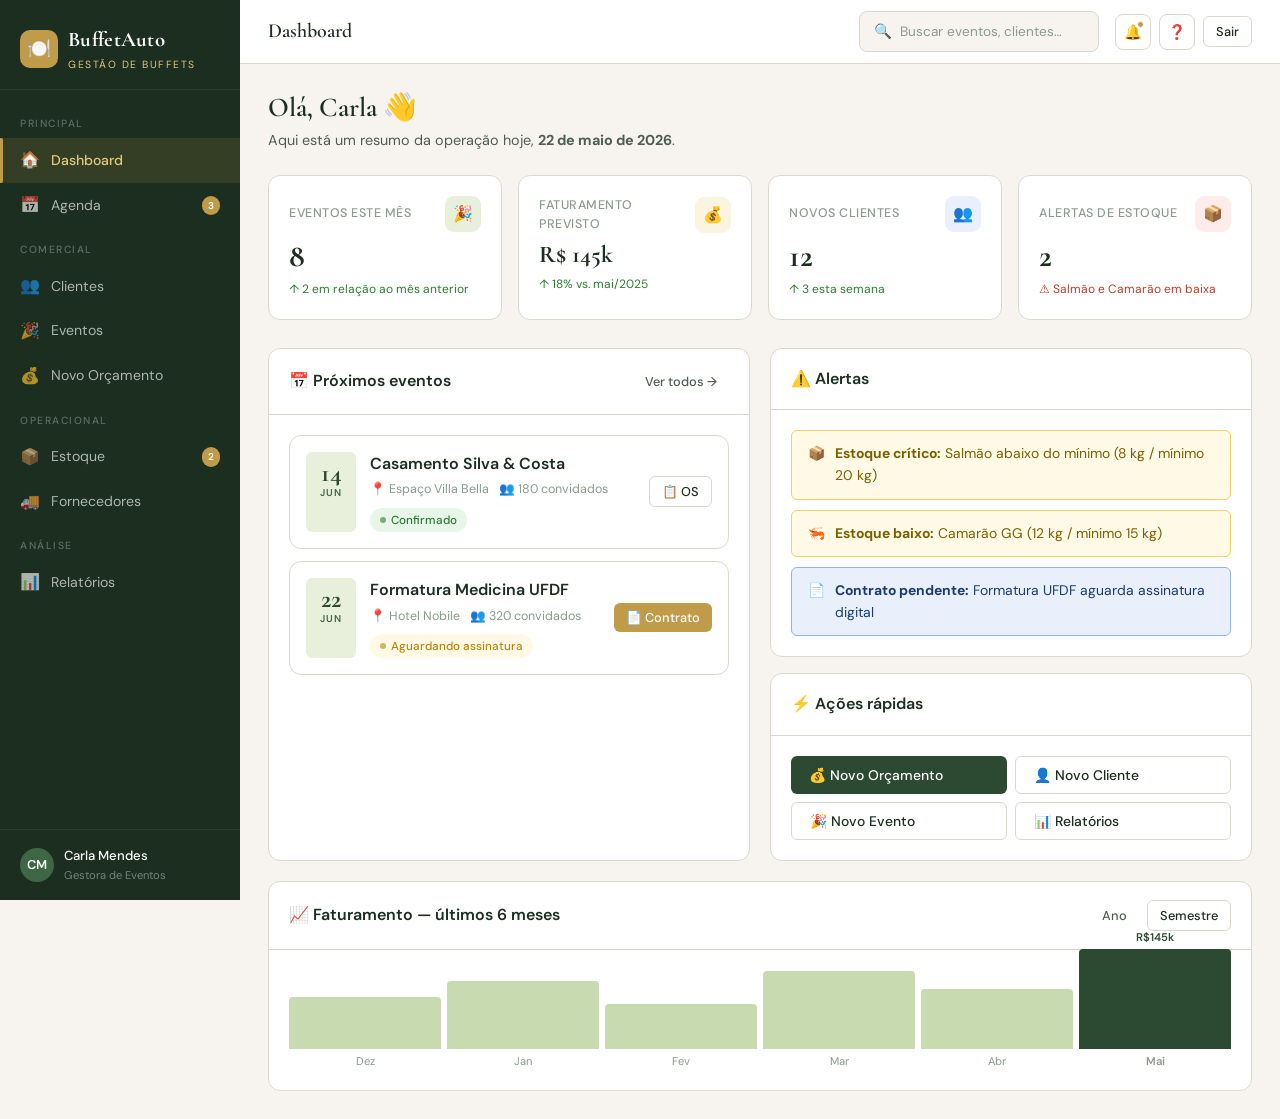
==== index.html @ 669eec1d "Adicionando a primeira versão do prototipo do projeto" ====
<!DOCTYPE html>
<html lang="pt-BR">
<head>
  <meta charset="UTF-8">
  <meta name="viewport" content="width=device-width, initial-scale=1.0">
  <title>BuffetAuto – Sistema de Gestão</title>
  <link rel="stylesheet" href="css/style.css">
</head>
<body>
<div class="app-shell">

  <!-- Overlay mobile -->
  <div class="sidebar-overlay"></div>

  <!-- ═══ SIDEBAR ═══════════════════════════════════════════ -->
  <aside class="sidebar">
    <div class="sidebar-brand">
      <div class="sidebar-logo">
        <div class="sidebar-logo-icon">🍽️</div>
        <div>
          <div class="sidebar-logo-text">BuffetAuto</div>
          <div class="sidebar-logo-sub">Gestão de Buffets</div>
        </div>
      </div>
    </div>

    <nav class="sidebar-nav">
      <div class="nav-section-label">Principal</div>
      <div class="nav-item" data-page="dashboard">
        <span class="nav-icon">🏠</span> Dashboard
      </div>
      <div class="nav-item" data-page="agenda">
        <span class="nav-icon">📅</span> Agenda
        <span class="nav-badge">3</span>
      </div>

      <div class="nav-section-label">Comercial</div>
      <div class="nav-item" data-page="clientes">
        <span class="nav-icon">👥</span> Clientes
      </div>
      <div class="nav-item" data-page="eventos">
        <span class="nav-icon">🎉</span> Eventos
      </div>
      <div class="nav-item" data-page="orcamento">
        <span class="nav-icon">💰</span> Novo Orçamento
      </div>

      <div class="nav-section-label">Operacional</div>
      <div class="nav-item" data-page="estoque">
        <span class="nav-icon">📦</span> Estoque
        <span class="nav-badge">2</span>
      </div>
      <div class="nav-item" data-page="fornecedores">
        <span class="nav-icon">🚚</span> Fornecedores
      </div>

      <div class="nav-section-label">Análise</div>
      <div class="nav-item" data-page="relatorios">
        <span class="nav-icon">📊</span> Relatórios
      </div>
    </nav>

    <div class="sidebar-footer">
      <div class="sidebar-user">
        <div class="sidebar-avatar">CM</div>
        <div class="sidebar-user-info">
          <div class="sidebar-user-name">Carla Mendes</div>
          <div class="sidebar-user-role">Gestora de Eventos</div>
        </div>
      </div>
    </div>
  </aside>

  <!-- ═══ ÁREA PRINCIPAL ════════════════════════════════════ -->
  <div class="main-area">

    <!-- Topbar -->
    <header class="topbar">
      <button class="hamburger" onclick="toggleSidebar()">☰</button>
      <span class="topbar-title">Dashboard</span>
      <div class="topbar-search">
        <span class="topbar-search-icon">🔍</span>
        <input type="text" placeholder="Buscar eventos, clientes…">
      </div>
      <div class="topbar-actions">
        <button class="topbar-btn" title="Notificações" onclick="showToast('2 alertas de estoque pendentes')">
          🔔<span class="notif-dot"></span>
        </button>
        <button class="topbar-btn" title="Ajuda" onclick="showToast('Central de ajuda em breve!')">❓</button>
        <button class="btn btn-outline btn-sm" onclick="window.location.href='pages/login.html'">Sair</button>
      </div>
    </header>

    <!-- ─────────────────────────────────────────────────────── -->
    <!--  PÁGINA: Dashboard                                       -->
    <!-- ─────────────────────────────────────────────────────── -->
    <div id="page-dashboard" class="page" style="display:none">
      <div class="page-content">
        <div class="page-header fade-up">
          <h2>Olá, Carla 👋</h2>
          <p>Aqui está um resumo da operação hoje, <strong>22 de maio de 2026</strong>.</p>
        </div>

        <!-- Stat cards -->
        <div class="stat-grid fade-up-2">
          <div class="stat-card">
            <div class="stat-card-header">
              <span class="stat-label">Eventos este mês</span>
              <div class="stat-icon green">🎉</div>
            </div>
            <div class="stat-value">8</div>
            <div class="stat-delta up">↑ 2 em relação ao mês anterior</div>
          </div>
          <div class="stat-card">
            <div class="stat-card-header">
              <span class="stat-label">Faturamento previsto</span>
              <div class="stat-icon gold">💰</div>
            </div>
            <div class="stat-value" style="font-size:1.5rem">R$ 145k</div>
            <div class="stat-delta up">↑ 18% vs. mai/2025</div>
          </div>
          <div class="stat-card">
            <div class="stat-card-header">
              <span class="stat-label">Novos clientes</span>
              <div class="stat-icon blue">👥</div>
            </div>
            <div class="stat-value">12</div>
            <div class="stat-delta up">↑ 3 esta semana</div>
          </div>
          <div class="stat-card">
            <div class="stat-card-header">
              <span class="stat-label">Alertas de estoque</span>
              <div class="stat-icon red">📦</div>
            </div>
            <div class="stat-value">2</div>
            <div class="stat-delta down">⚠ Salmão e Camarão em baixa</div>
          </div>
        </div>

        <!-- Conteúdo grid -->
        <div class="grid-2 fade-up-3">

          <!-- Próximos eventos -->
          <div class="card">
            <div class="card-header">
              <span class="card-title">📅 Próximos eventos</span>
              <button class="btn btn-ghost btn-sm" onclick="navigate('eventos')">Ver todos →</button>
            </div>
            <div class="card-body" style="display:flex;flex-direction:column;gap:12px">
              <div class="event-card">
                <div class="event-date-box">
                  <div class="event-date-day">14</div>
                  <div class="event-date-month">Jun</div>
                </div>
                <div class="event-info">
                  <div class="event-name">Casamento Silva &amp; Costa</div>
                  <div class="event-meta">
                    <span>📍 Espaço Villa Bella</span>
                    <span>👥 180 convidados</span>
                  </div>
                  <div style="margin-top:6px">
                    <span class="badge badge-success">Confirmado</span>
                  </div>
                </div>
                <div class="event-actions">
                  <button class="btn btn-outline btn-sm" onclick="showToast('OS gerada!')">📋 OS</button>
                </div>
              </div>
              <div class="event-card">
                <div class="event-date-box">
                  <div class="event-date-day">22</div>
                  <div class="event-date-month">Jun</div>
                </div>
                <div class="event-info">
                  <div class="event-name">Formatura Medicina UFDF</div>
                  <div class="event-meta">
                    <span>📍 Hotel Nobile</span>
                    <span>👥 320 convidados</span>
                  </div>
                  <div style="margin-top:6px">
                    <span class="badge badge-warning">Aguardando assinatura</span>
                  </div>
                </div>
                <div class="event-actions">
                  <button class="btn btn-gold btn-sm" onclick="showToast('Contrato enviado!')">📄 Contrato</button>
                </div>
              </div>
            </div>
          </div>

          <!-- Alertas e ações rápidas -->
          <div style="display:flex;flex-direction:column;gap:16px">
            <div class="card">
              <div class="card-header"><span class="card-title">⚠️ Alertas</span></div>
              <div class="card-body" style="display:flex;flex-direction:column;gap:10px">
                <div class="alert alert-warning">
                  <span>📦</span>
                  <div><strong>Estoque crítico:</strong> Salmão abaixo do mínimo (8 kg / mínimo 20 kg)</div>
                </div>
                <div class="alert alert-warning">
                  <span>🦐</span>
                  <div><strong>Estoque baixo:</strong> Camarão GG (12 kg / mínimo 15 kg)</div>
                </div>
                <div class="alert alert-info">
                  <span>📄</span>
                  <div><strong>Contrato pendente:</strong> Formatura UFDF aguarda assinatura digital</div>
                </div>
              </div>
            </div>
            <div class="card">
              <div class="card-header"><span class="card-title">⚡ Ações rápidas</span></div>
              <div class="card-body" style="display:grid;grid-template-columns:1fr 1fr;gap:8px">
                <button class="btn btn-primary" onclick="navigate('orcamento')">💰 Novo Orçamento</button>
                <button class="btn btn-outline" onclick="navigate('clientes')">👤 Novo Cliente</button>
                <button class="btn btn-outline" onclick="navigate('eventos')">🎉 Novo Evento</button>
                <button class="btn btn-outline" onclick="navigate('relatorios')">📊 Relatórios</button>
              </div>
            </div>
          </div>
        </div>

        <!-- Faturamento mensal -->
        <div class="card fade-up-4" style="margin-top:20px">
          <div class="card-header">
            <span class="card-title">📈 Faturamento — últimos 6 meses</span>
            <div class="flex gap-2">
              <button class="btn btn-ghost btn-sm">Ano</button>
              <button class="btn btn-outline btn-sm">Semestre</button>
            </div>
          </div>
          <div class="card-body">
            <div style="display:flex;gap:6px;align-items:flex-end;height:100px">
              <!-- Barras simples como visual -->
              <div style="display:flex;flex-direction:column;align-items:center;gap:4px;flex:1">
                <div style="background:var(--green-200);border-radius:4px 4px 0 0;width:100%;height:52px"></div>
                <span style="font-size:.7rem;color:var(--text-muted)">Dez</span>
              </div>
              <div style="display:flex;flex-direction:column;align-items:center;gap:4px;flex:1">
                <div style="background:var(--green-200);border-radius:4px 4px 0 0;width:100%;height:68px"></div>
                <span style="font-size:.7rem;color:var(--text-muted)">Jan</span>
              </div>
              <div style="display:flex;flex-direction:column;align-items:center;gap:4px;flex:1">
                <div style="background:var(--green-200);border-radius:4px 4px 0 0;width:100%;height:45px"></div>
                <span style="font-size:.7rem;color:var(--text-muted)">Fev</span>
              </div>
              <div style="display:flex;flex-direction:column;align-items:center;gap:4px;flex:1">
                <div style="background:var(--green-200);border-radius:4px 4px 0 0;width:100%;height:78px"></div>
                <span style="font-size:.7rem;color:var(--text-muted)">Mar</span>
              </div>
              <div style="display:flex;flex-direction:column;align-items:center;gap:4px;flex:1">
                <div style="background:var(--green-200);border-radius:4px 4px 0 0;width:100%;height:60px"></div>
                <span style="font-size:.7rem;color:var(--text-muted)">Abr</span>
              </div>
              <div style="display:flex;flex-direction:column;align-items:center;gap:4px;flex:1">
                <div style="background:var(--green-700);border-radius:4px 4px 0 0;width:100%;height:100px;position:relative">
                  <span style="position:absolute;top:-20px;left:50%;transform:translateX(-50%);font-size:.7rem;font-weight:600;color:var(--green-700);white-space:nowrap">R$145k</span>
                </div>
                <span style="font-size:.7rem;color:var(--text-muted);font-weight:600">Mai</span>
              </div>
            </div>
          </div>
        </div>
      </div>
    </div>

    <!-- ─────────────────────────────────────────────────────── -->
    <!--  PÁGINA: Eventos                                         -->
    <!-- ─────────────────────────────────────────────────────── -->
    <div id="page-eventos" class="page" style="display:none">
      <div class="page-content">
        <div class="page-header fade-up flex justify-between items-center">
          <div>
            <h2>Gestão de Eventos</h2>
            <p>Gerencie todos os eventos cadastrados no sistema</p>
          </div>
          <button class="btn btn-primary" onclick="showToast('Formulário de novo evento aberto!')">+ Novo Evento</button>
        </div>

        <div class="card fade-up-2">
          <div class="card-header">
            <div class="flex gap-2">
              <input id="search-eventos" type="text" class="form-control" placeholder="🔍 Buscar evento…" style="width:260px">
              <select class="form-control" style="width:160px" onchange="showToast('Filtro aplicado!')">
                <option>Todos os status</option>
                <option>Confirmado</option>
                <option>Aguardando</option>
                <option>Proposta</option>
                <option>Cancelado</option>
              </select>
            </div>
            <div class="flex gap-2">
              <button class="btn btn-outline btn-sm" onclick="showToast('Exportando CSV…')">⬇ Exportar</button>
            </div>
          </div>
          <div class="table-wrapper">
            <table>
              <thead>
                <tr>
                  <th>Evento</th>
                  <th>Data</th>
                  <th>Local</th>
                  <th>Convidados</th>
                  <th>Valor</th>
                  <th>Status</th>
                  <th>Ações</th>
                </tr>
              </thead>
              <tbody id="eventos-tbody"></tbody>
            </table>
          </div>
        </div>
      </div>
    </div>

    <!-- ─────────────────────────────────────────────────────── -->
    <!--  PÁGINA: Clientes                                        -->
    <!-- ─────────────────────────────────────────────────────── -->
    <div id="page-clientes" class="page" style="display:none">
      <div class="page-content">
        <div class="page-header fade-up flex justify-between items-center">
          <div>
            <h2>Clientes</h2>
            <p>Cadastro e histórico de clientes do buffet</p>
          </div>
          <button class="btn btn-primary" onclick="showToast('Formulário de cadastro aberto!')">+ Novo Cliente</button>
        </div>

        <div class="card fade-up-2">
          <div class="card-header">
            <input id="search-clientes" type="text" class="form-control" placeholder="🔍 Buscar cliente…" style="width:260px">
            <button class="btn btn-outline btn-sm" onclick="showToast('Exportando…')">⬇ Exportar</button>
          </div>
          <div class="table-wrapper">
            <table>
              <thead>
                <tr>
                  <th>Cliente</th>
                  <th>Telefone</th>
                  <th>Tipo de evento</th>
                  <th>Histórico</th>
                  <th>Último evento</th>
                  <th>Ações</th>
                </tr>
              </thead>
              <tbody id="clientes-tbody"></tbody>
            </table>
          </div>
        </div>
      </div>
    </div>

    <!-- ─────────────────────────────────────────────────────── -->
    <!--  PÁGINA: Orçamento                                       -->
    <!-- ─────────────────────────────────────────────────────── -->
    <div id="page-orcamento" class="page" style="display:none">
      <div class="page-content">
        <div class="page-header fade-up">
          <h2>Gerar Orçamento</h2>
          <p>Preencha os dados do evento para gerar uma proposta comercial automaticamente</p>
        </div>

        <div class="grid-2 fade-up-2">
          <!-- Formulário -->
          <div style="display:flex;flex-direction:column;gap:20px">
            <div class="card">
              <div class="card-header"><span class="card-title">📋 Dados do Cliente</span></div>
              <div class="card-body">
                <div class="form-grid" style="gap:14px">
                  <div class="form-group">
                    <label class="form-label">Nome do cliente <span>*</span></label>
                    <input id="orc-nome" type="text" class="form-control" placeholder="Ex: Ana Silva">
                  </div>
                  <div class="form-group">
                    <label class="form-label">Telefone</label>
                    <input type="text" class="form-control" placeholder="(61) 99999-9999">
                  </div>
                  <div class="form-group">
                    <label class="form-label">E-mail</label>
                    <input type="email" class="form-control" placeholder="cliente@email.com">
                  </div>
                </div>
              </div>
            </div>

            <div class="card">
              <div class="card-header"><span class="card-title">🎉 Dados do Evento</span></div>
              <div class="card-body">
                <div class="form-grid form-grid-2" style="gap:14px">
                  <div class="form-group">
                    <label class="form-label">Tipo de evento <span>*</span></label>
                    <select class="form-control">
                      <option value="">Selecione</option>
                      <option>Casamento</option>
                      <option>Formatura</option>
                      <option>Aniversário</option>
                      <option>Corporativo</option>
                    </select>
                  </div>
                  <div class="form-group">
                    <label class="form-label">Data do evento <span>*</span></label>
                    <input type="date" class="form-control">
                  </div>
                  <div class="form-group">
                    <label class="form-label">Nº de convidados <span>*</span></label>
                    <input id="orc-convidados" type="number" class="form-control" placeholder="Ex: 150" min="1">
                  </div>
                  <div class="form-group">
                    <label class="form-label">Local do evento</label>
                    <input type="text" class="form-control" placeholder="Ex: Espaço Villa Bella">
                  </div>
                  <div class="form-group" style="grid-column:1/-1">
                    <label class="form-label">Cardápio <span>*</span></label>
                    <select id="orc-cardapio" class="form-control">
                      <option value="">Selecione o pacote</option>
                      <option value="basico">Básico — R$ 180/pessoa</option>
                      <option value="standard">Standard — R$ 260/pessoa</option>
                      <option value="premium">Premium — R$ 380/pessoa</option>
                      <option value="gourmet">Gourmet — R$ 520/pessoa</option>
                    </select>
                  </div>
                  <div class="form-group" style="grid-column:1/-1">
                    <label style="display:flex;align-items:center;gap:8px;cursor:pointer">
                      <input id="orc-extra" type="checkbox" style="width:16px;height:16px;accent-color:var(--green-700)">
                      <span class="form-label" style="margin:0">Incluir decoração e estrutura (+15%)</span>
                    </label>
                  </div>
                </div>
              </div>
            </div>

            <button class="btn btn-primary" style="padding:12px;justify-content:center;font-size:.95rem" onclick="calcularOrcamento()">
              ✨ Gerar Orçamento Automaticamente
            </button>
          </div>

          <!-- Resultado -->
          <div>
            <div id="orc-result" style="display:none"></div>
            <div class="card fade-up-3" style="background:var(--green-900);border:none;color:#fff" id="orc-info">
              <div class="card-body">
                <h3 style="color:var(--gold-300);margin-bottom:12px">Como funciona</h3>
                <div style="display:flex;flex-direction:column;gap:16px">
                  <div class="flex gap-3">
                    <div style="width:32px;height:32px;background:rgba(192,156,74,.2);border-radius:8px;display:flex;align-items:center;justify-content:center;flex-shrink:0">1</div>
                    <div>
                      <div style="font-weight:600;font-size:.9rem;color:#fff">Preencha os dados</div>
                      <div style="font-size:.82rem;color:rgba(255,255,255,.5)">Tipo de evento, convidados e cardápio</div>
                    </div>
                  </div>
                  <div class="flex gap-3">
                    <div style="width:32px;height:32px;background:rgba(192,156,74,.2);border-radius:8px;display:flex;align-items:center;justify-content:center;flex-shrink:0">2</div>
                    <div>
                      <div style="font-weight:600;font-size:.9rem;color:#fff">Gere o orçamento</div>
                      <div style="font-size:.82rem;color:rgba(255,255,255,.5)">O sistema calcula custo, margem e totais</div>
                    </div>
                  </div>
                  <div class="flex gap-3">
                    <div style="width:32px;height:32px;background:rgba(192,156,74,.2);border-radius:8px;display:flex;align-items:center;justify-content:center;flex-shrink:0">3</div>
                    <div>
                      <div style="font-weight:600;font-size:.9rem;color:#fff">Envie ao cliente</div>
                      <div style="font-size:.82rem;color:rgba(255,255,255,.5)">Proposta em PDF pronta para envio</div>
                    </div>
                  </div>
                  <div class="flex gap-3">
                    <div style="width:32px;height:32px;background:rgba(192,156,74,.2);border-radius:8px;display:flex;align-items:center;justify-content:center;flex-shrink:0">4</div>
                    <div>
                      <div style="font-weight:600;font-size:.9rem;color:#fff">Gere o contrato</div>
                      <div style="font-size:.82rem;color:rgba(255,255,255,.5)">Contrato para assinatura digital via FlowSign</div>
                    </div>
                  </div>
                </div>
              </div>
            </div>
          </div>
        </div>
      </div>
    </div>

    <!-- ─────────────────────────────────────────────────────── -->
    <!--  PÁGINA: Estoque                                         -->
    <!-- ─────────────────────────────────────────────────────── -->
    <div id="page-estoque" class="page" style="display:none">
      <div class="page-content">
        <div class="page-header fade-up flex justify-between items-center">
          <div>
            <h2>Controle de Estoque</h2>
            <p>Monitore entradas e saídas de ingredientes</p>
          </div>
          <button class="btn btn-primary" onclick="showToast('Entrada registrada!')">+ Registrar Entrada</button>
        </div>

        <div class="alert alert-warning fade-up-2" style="margin-bottom:20px">
          ⚠️ <strong>2 ingredientes</strong> abaixo do estoque mínimo. Considere fazer pedidos aos fornecedores.
        </div>

        <div class="card fade-up-3">
          <div class="card-header">
            <input id="search-estoque" type="text" class="form-control" placeholder="🔍 Buscar ingrediente…" style="width:260px">
            <div class="flex gap-2">
              <button class="btn btn-outline btn-sm" onclick="showToast('Gerando lista de compras…')">📋 Gerar Lista de Compras</button>
            </div>
          </div>
          <div class="table-wrapper">
            <table>
              <thead>
                <tr>
                  <th>Ingrediente</th>
                  <th>Quantidade atual</th>
                  <th>Estoque mínimo</th>
                  <th>Nível</th>
                  <th>Fornecedor</th>
                  <th>Status</th>
                  <th>Ações</th>
                </tr>
              </thead>
              <tbody id="estoque-tbody"></tbody>
            </table>
          </div>
        </div>
      </div>
    </div>

    <!-- ─────────────────────────────────────────────────────── -->
    <!--  PÁGINA: Fornecedores                                    -->
    <!-- ─────────────────────────────────────────────────────── -->
    <div id="page-fornecedores" class="page" style="display:none">
      <div class="page-content">
        <div class="page-header fade-up flex justify-between items-center">
          <div>
            <h2>Fornecedores</h2>
            <p>Gerencie sua rede de fornecedores de insumos e materiais</p>
          </div>
          <button class="btn btn-primary" onclick="showToast('Formulário aberto!')">+ Novo Fornecedor</button>
        </div>
        <div id="fornecedores-container" class="grid-2 fade-up-2"></div>
      </div>
    </div>

    <!-- ─────────────────────────────────────────────────────── -->
    <!--  PÁGINA: Agenda                                          -->
    <!-- ─────────────────────────────────────────────────────── -->
    <div id="page-agenda" class="page" style="display:none">
      <div class="page-content">
        <div class="page-header fade-up">
          <h2>Agenda de Eventos</h2>
          <p>Visualize e gerencie sua agenda de eventos</p>
        </div>

        <div class="grid-2 fade-up-2">
          <!-- Calendário -->
          <div class="card">
            <div class="card-body">
              <div class="calendar-header">
                <button class="btn btn-ghost btn-icon" onclick="showToast('Mês anterior')">‹</button>
                <h3 style="font-family:'Cormorant Garamond',serif">Junho 2026</h3>
                <button class="btn btn-ghost btn-icon" onclick="showToast('Próximo mês')">›</button>
              </div>
              <div class="calendar-grid">
                <div class="cal-day-label">Dom</div>
                <div class="cal-day-label">Seg</div>
                <div class="cal-day-label">Ter</div>
                <div class="cal-day-label">Qua</div>
                <div class="cal-day-label">Qui</div>
                <div class="cal-day-label">Sex</div>
                <div class="cal-day-label">Sáb</div>
                <!-- Semana 1 -->
                <div class="cal-day other-month">25</div>
                <div class="cal-day other-month">26</div>
                <div class="cal-day other-month">27</div>
                <div class="cal-day other-month">28</div>
                <div class="cal-day other-month">29</div>
                <div class="cal-day other-month">30</div>
                <div class="cal-day other-month">31</div>
                <!-- Semana 2 -->
                <div class="cal-day">1</div>
                <div class="cal-day">2</div>
                <div class="cal-day">3</div>
                <div class="cal-day">4</div>
                <div class="cal-day">5</div>
                <div class="cal-day">6</div>
                <div class="cal-day">7</div>
                <!-- Semana 3 -->
                <div class="cal-day">8</div>
                <div class="cal-day">9</div>
                <div class="cal-day">10</div>
                <div class="cal-day">11</div>
                <div class="cal-day">12</div>
                <div class="cal-day">13</div>
                <div class="cal-day has-event">14</div>
                <!-- Semana 4 -->
                <div class="cal-day">15</div>
                <div class="cal-day">16</div>
                <div class="cal-day">17</div>
                <div class="cal-day">18</div>
                <div class="cal-day">19</div>
                <div class="cal-day">20</div>
                <div class="cal-day">21</div>
                <!-- Semana 5 -->
                <div class="cal-day today has-event">22</div>
                <div class="cal-day">23</div>
                <div class="cal-day">24</div>
                <div class="cal-day">25</div>
                <div class="cal-day">26</div>
                <div class="cal-day">27</div>
                <div class="cal-day">28</div>
                <!-- Semana 6 -->
                <div class="cal-day">29</div>
                <div class="cal-day">30</div>
                <div class="cal-day other-month">1</div>
                <div class="cal-day other-month">2</div>
                <div class="cal-day other-month">3</div>
                <div class="cal-day other-month">4</div>
                <div class="cal-day other-month">5</div>
              </div>
              <div style="display:flex;align-items:center;gap:12px;margin-top:14px;font-size:.75rem;color:var(--text-muted)">
                <span style="display:flex;align-items:center;gap:5px"><span style="width:8px;height:8px;border-radius:50%;background:var(--gold-500);display:inline-block"></span>Evento agendado</span>
                <span style="display:flex;align-items:center;gap:5px"><span style="width:8px;height:8px;border-radius:50%;background:var(--green-700);display:inline-block"></span>Hoje</span>
              </div>
            </div>
          </div>

          <!-- Lista de eventos do mês -->
          <div style="display:flex;flex-direction:column;gap:12px">
            <h4 style="font-family:'Cormorant Garamond',serif">Eventos em Junho</h4>
            <div class="event-card">
              <div class="event-date-box">
                <div class="event-date-day">14</div>
                <div class="event-date-month">Jun</div>
              </div>
              <div class="event-info">
                <div class="event-name">Casamento Silva &amp; Costa</div>
                <div class="event-meta">
                  <span>📍 Espaço Villa Bella</span>
                  <span>👥 180 convidados</span>
                  <span>💰 R$ 28.400</span>
                </div>
                <div style="margin-top:6px"><span class="badge badge-success">Confirmado</span></div>
              </div>
            </div>
            <div class="event-card">
              <div class="event-date-box">
                <div class="event-date-day">22</div>
                <div class="event-date-month">Jun</div>
              </div>
              <div class="event-info">
                <div class="event-name">Formatura Medicina UFDF</div>
                <div class="event-meta">
                  <span>📍 Hotel Nobile</span>
                  <span>👥 320 convidados</span>
                  <span>💰 R$ 52.000</span>
                </div>
                <div style="margin-top:6px"><span class="badge badge-warning">Aguardando</span></div>
              </div>
            </div>
            <div style="padding:12px 16px;background:var(--surface-alt);border-radius:var(--radius-sm)">
              <div style="font-size:.8rem;font-weight:600;color:var(--text-secondary);margin-bottom:6px">Julho</div>
              <div class="event-meta">
                <span>5 Jul — Aniversário Dr. Paulo (90 conv.)</span>
              </div>
              <div class="event-meta" style="margin-top:4px">
                <span>18 Jul — Confraternização Tech Corp (200 conv.)</span>
              </div>
            </div>
          </div>
        </div>
      </div>
    </div>

    <!-- ─────────────────────────────────────────────────────── -->
    <!--  PÁGINA: Relatórios                                      -->
    <!-- ─────────────────────────────────────────────────────── -->
    <div id="page-relatorios" class="page" style="display:none">
      <div class="page-content">
        <div class="page-header fade-up">
          <h2>Relatórios</h2>
          <p>Análises financeiras e operacionais do buffet</p>
        </div>

        <div class="tabs fade-up-2">
          <div class="tab active" onclick="switchTab(this,'tab-financeiro')">💰 Financeiro</div>
          <div class="tab" onclick="switchTab(this,'tab-operacional')">⚙️ Operacional</div>
        </div>

        <!-- Tab financeiro -->
        <div id="tab-financeiro" class="fade-up-3">
          <div class="stat-grid">
            <div class="stat-card">
              <div class="stat-card-header">
                <span class="stat-label">Faturamento Anual</span>
                <div class="stat-icon gold">💰</div>
              </div>
              <div class="stat-value" style="font-size:1.6rem">R$ 1,2M</div>
              <div class="stat-delta up">↑ 24% vs. 2025</div>
            </div>
            <div class="stat-card">
              <div class="stat-card-header">
                <span class="stat-label">Ticket Médio</span>
                <div class="stat-icon green">🎫</div>
              </div>
              <div class="stat-value" style="font-size:1.6rem">R$ 32k</div>
              <div class="stat-delta up">↑ 8% vs. 2025</div>
            </div>
            <div class="stat-card">
              <div class="stat-card-header">
                <span class="stat-label">Margem Média</span>
                <div class="stat-icon blue">📈</div>
              </div>
              <div class="stat-value">38%</div>
              <div class="stat-delta up">↑ 3pp vs. 2025</div>
            </div>
            <div class="stat-card">
              <div class="stat-card-header">
                <span class="stat-label">Eventos no Ano</span>
                <div class="stat-icon red">🎉</div>
              </div>
              <div class="stat-value">37</div>
              <div class="stat-delta up">↑ 5 vs. 2025</div>
            </div>
          </div>

          <div class="card" style="margin-top:4px">
            <div class="card-header">
              <span class="card-title">Faturamento por tipo de evento</span>
              <button class="btn btn-outline btn-sm" onclick="showToast('Exportando relatório…')">⬇ Exportar PDF</button>
            </div>
            <div class="card-body">
              <div style="display:flex;flex-direction:column;gap:14px">
                <div>
                  <div class="flex justify-between text-sm" style="margin-bottom:5px">
                    <span>Casamentos</span><strong>R$ 520.000 (43%)</strong>
                  </div>
                  <div class="progress-bar"><div class="progress-fill" style="width:43%"></div></div>
                </div>
                <div>
                  <div class="flex justify-between text-sm" style="margin-bottom:5px">
                    <span>Corporativos</span><strong>R$ 360.000 (30%)</strong>
                  </div>
                  <div class="progress-bar"><div class="progress-fill" style="width:30%"></div></div>
                </div>
                <div>
                  <div class="flex justify-between text-sm" style="margin-bottom:5px">
                    <span>Formaturas</span><strong>R$ 200.000 (17%)</strong>
                  </div>
                  <div class="progress-bar"><div class="progress-fill" style="width:17%"></div></div>
                </div>
                <div>
                  <div class="flex justify-between text-sm" style="margin-bottom:5px">
                    <span>Aniversários</span><strong>R$ 120.000 (10%)</strong>
                  </div>
                  <div class="progress-bar"><div class="progress-fill gold" style="width:10%"></div></div>
                </div>
              </div>
            </div>
          </div>
        </div>

        <!-- Tab operacional -->
        <div id="tab-operacional" style="display:none" class="fade-up-3">
          <div class="stat-grid">
            <div class="stat-card">
              <div class="stat-card-header">
                <span class="stat-label">OS geradas</span>
                <div class="stat-icon green">📋</div>
              </div>
              <div class="stat-value">37</div>
              <div class="stat-delta up">100% automatizadas</div>
            </div>
            <div class="stat-card">
              <div class="stat-card-header">
                <span class="stat-label">Contratos digitais</span>
                <div class="stat-icon gold">✍️</div>
              </div>
              <div class="stat-value">34</div>
              <div class="stat-delta up">92% assinados digitalmente</div>
            </div>
            <div class="stat-card">
              <div class="stat-card-header">
                <span class="stat-label">Tempo médio por orçamento</span>
                <div class="stat-icon blue">⏱</div>
              </div>
              <div class="stat-value">2min</div>
              <div class="stat-delta up">↓ de 3h para 2min</div>
            </div>
            <div class="stat-card">
              <div class="stat-card-header">
                <span class="stat-label">Erros operacionais</span>
                <div class="stat-icon red">⚠️</div>
              </div>
              <div class="stat-value">0</div>
              <div class="stat-delta up">↓ 100% vs. período anterior</div>
            </div>
          </div>
        </div>

      </div>
    </div>
    <!-- fim páginas -->
  </div>
</div>

<script src="js/app.js"></script>
<script>
function switchTab(el, tabId) {
  document.querySelectorAll('.tab').forEach(t => t.classList.remove('active'));
  el.classList.add('active');
  document.getElementById('tab-financeiro').style.display = 'none';
  document.getElementById('tab-operacional').style.display = 'none';
  document.getElementById(tabId).style.display = 'block';
}
</script>
</body>
</html>
---- css/style.css ----
/* ============================================================
   BuffetAuto – Design System
   Fonte: Cormorant Garamond (display) + DM Sans (corpo)
   Paleta: Verde musgo escuro + Dourado + Creme
   ============================================================ */

@import url('https://fonts.googleapis.com/css2?family=Cormorant+Garamond:ital,wght@0,400;0,600;0,700;1,400&family=DM+Sans:wght@300;400;500;600&display=swap');

/* ─── Tokens ─────────────────────────────────────────────── */
:root {
  --bg:          #F7F4EF;
  --surface:     #FFFFFF;
  --surface-alt: #F0EDE6;
  --border:      #DDD8CE;

  --green-900:   #1B2E1F;
  --green-700:   #2C4A31;
  --green-500:   #3E6845;
  --green-200:   #C8DBB0;
  --green-100:   #E8F0DC;

  --gold-500:    #C09C4A;
  --gold-300:    #E2C97A;
  --gold-100:    #FBF4E0;

  --text-primary:   #1B2E1F;
  --text-secondary: #4D5E50;
  --text-muted:     #8A9B8D;

  --danger:   #C0392B;
  --warning:  #D4AC0D;
  --success:  #2E7D32;

  --radius-sm:  6px;
  --radius-md:  12px;
  --radius-lg:  20px;

  --shadow-sm: 0 1px 4px rgba(27,46,31,.08);
  --shadow-md: 0 4px 16px rgba(27,46,31,.12);
  --shadow-lg: 0 12px 40px rgba(27,46,31,.16);

  --sidebar-w: 240px;
  --topbar-h:  64px;

  --transition: .2s ease;
}

/* ─── Reset ──────────────────────────────────────────────── */
*, *::before, *::after { box-sizing: border-box; margin: 0; padding: 0; }
html { font-size: 16px; scroll-behavior: smooth; }
body {
  font-family: 'DM Sans', sans-serif;
  background: var(--bg);
  color: var(--text-primary);
  line-height: 1.55;
  min-height: 100vh;
}
a { text-decoration: none; color: inherit; }
ul, ol { list-style: none; }
button { cursor: pointer; font-family: inherit; }
input, select, textarea { font-family: inherit; }

/* ─── Typography ─────────────────────────────────────────── */
h1, h2, h3, h4 {
  font-family: 'Cormorant Garamond', serif;
  font-weight: 600;
  line-height: 1.2;
}
h1 { font-size: 2.2rem; }
h2 { font-size: 1.7rem; }
h3 { font-size: 1.3rem; }
h4 { font-size: 1.1rem; }
p  { font-size: .95rem; color: var(--text-secondary); }

/* ─── Layout shell ───────────────────────────────────────── */
.app-shell {
  display: flex;
  min-height: 100vh;
}

/* ─── Sidebar ────────────────────────────────────────────── */
.sidebar {
  width: var(--sidebar-w);
  background: var(--green-900);
  display: flex;
  flex-direction: column;
  position: fixed;
  top: 0; left: 0;
  height: 100vh;
  z-index: 100;
  transition: transform var(--transition);
}
.sidebar-brand {
  padding: 24px 20px 16px;
  border-bottom: 1px solid rgba(255,255,255,.08);
}
.sidebar-logo {
  display: flex;
  align-items: center;
  gap: 10px;
}
.sidebar-logo-icon {
  width: 38px; height: 38px;
  background: var(--gold-500);
  border-radius: 10px;
  display: flex; align-items: center; justify-content: center;
  font-size: 1.2rem;
}
.sidebar-logo-text {
  font-family: 'Cormorant Garamond', serif;
  font-size: 1.3rem;
  font-weight: 700;
  color: #fff;
  letter-spacing: .3px;
}
.sidebar-logo-sub {
  font-size: .65rem;
  color: var(--gold-300);
  letter-spacing: 1.5px;
  text-transform: uppercase;
  font-family: 'DM Sans', sans-serif;
  margin-top: 1px;
}
.sidebar-nav {
  flex: 1;
  overflow-y: auto;
  padding: 12px 0;
}
.nav-section-label {
  font-size: .65rem;
  text-transform: uppercase;
  letter-spacing: 1.5px;
  color: rgba(255,255,255,.3);
  padding: 14px 20px 6px;
  font-weight: 500;
}
.nav-item {
  display: flex;
  align-items: center;
  gap: 11px;
  padding: 10px 20px;
  color: rgba(255,255,255,.65);
  font-size: .88rem;
  font-weight: 400;
  border-radius: 0;
  transition: background var(--transition), color var(--transition);
  cursor: pointer;
  position: relative;
}
.nav-item:hover {
  background: rgba(255,255,255,.06);
  color: #fff;
}
.nav-item.active {
  background: rgba(192,156,74,.15);
  color: var(--gold-300);
  font-weight: 500;
}
.nav-item.active::before {
  content: '';
  position: absolute;
  left: 0; top: 0; bottom: 0;
  width: 3px;
  background: var(--gold-500);
  border-radius: 0 2px 2px 0;
}
.nav-icon { font-size: 1rem; width: 20px; text-align: center; flex-shrink: 0; }
.nav-badge {
  margin-left: auto;
  background: var(--gold-500);
  color: #fff;
  font-size: .62rem;
  padding: 2px 6px;
  border-radius: 20px;
  font-weight: 600;
}
.sidebar-footer {
  padding: 16px 20px;
  border-top: 1px solid rgba(255,255,255,.08);
}
.sidebar-user {
  display: flex;
  align-items: center;
  gap: 10px;
}
.sidebar-avatar {
  width: 34px; height: 34px;
  border-radius: 50%;
  background: var(--green-500);
  display: flex; align-items: center; justify-content: center;
  color: #fff;
  font-size: .8rem;
  font-weight: 600;
  flex-shrink: 0;
}
.sidebar-user-info { overflow: hidden; }
.sidebar-user-name {
  font-size: .82rem;
  color: #fff;
  font-weight: 500;
  white-space: nowrap;
  overflow: hidden;
  text-overflow: ellipsis;
}
.sidebar-user-role {
  font-size: .7rem;
  color: rgba(255,255,255,.4);
}

/* ─── Main area ──────────────────────────────────────────── */
.main-area {
  margin-left: var(--sidebar-w);
  flex: 1;
  display: flex;
  flex-direction: column;
  min-height: 100vh;
}

/* ─── Topbar ─────────────────────────────────────────────── */
.topbar {
  height: var(--topbar-h);
  background: var(--surface);
  border-bottom: 1px solid var(--border);
  display: flex;
  align-items: center;
  padding: 0 28px;
  gap: 16px;
  position: sticky;
  top: 0;
  z-index: 50;
}
.topbar-title {
  font-family: 'Cormorant Garamond', serif;
  font-size: 1.25rem;
  font-weight: 600;
  flex: 1;
}
.topbar-search {
  display: flex;
  align-items: center;
  gap: 8px;
  background: var(--bg);
  border: 1px solid var(--border);
  border-radius: 8px;
  padding: 8px 14px;
  width: 240px;
}
.topbar-search input {
  border: none;
  background: transparent;
  outline: none;
  font-size: .85rem;
  color: var(--text-primary);
  width: 100%;
}
.topbar-search input::placeholder { color: var(--text-muted); }
.topbar-search-icon { color: var(--text-muted); font-size: .9rem; }
.topbar-actions { display: flex; align-items: center; gap: 8px; }
.topbar-btn {
  width: 36px; height: 36px;
  border: 1px solid var(--border);
  border-radius: 8px;
  background: var(--surface);
  display: flex; align-items: center; justify-content: center;
  font-size: .9rem;
  color: var(--text-secondary);
  transition: all var(--transition);
  position: relative;
}
.topbar-btn:hover { background: var(--bg); border-color: var(--green-200); }
.notif-dot {
  position: absolute;
  top: 6px; right: 6px;
  width: 7px; height: 7px;
  border-radius: 50%;
  background: var(--gold-500);
  border: 1.5px solid var(--surface);
}

/* ─── Page content ───────────────────────────────────────── */
.page-content {
  padding: 28px;
  flex: 1;
}
.page-header {
  margin-bottom: 24px;
}
.page-header p {
  margin-top: 4px;
  font-size: .9rem;
}
.breadcrumb {
  display: flex;
  align-items: center;
  gap: 6px;
  font-size: .78rem;
  color: var(--text-muted);
  margin-bottom: 6px;
}
.breadcrumb span { color: var(--text-secondary); }

/* ─── Stat Cards ─────────────────────────────────────────── */
.stat-grid {
  display: grid;
  grid-template-columns: repeat(auto-fit, minmax(210px, 1fr));
  gap: 16px;
  margin-bottom: 28px;
}
.stat-card {
  background: var(--surface);
  border: 1px solid var(--border);
  border-radius: var(--radius-md);
  padding: 20px;
  display: flex;
  flex-direction: column;
  gap: 8px;
  transition: box-shadow var(--transition);
}
.stat-card:hover { box-shadow: var(--shadow-md); }
.stat-card-header {
  display: flex;
  align-items: center;
  justify-content: space-between;
}
.stat-label {
  font-size: .78rem;
  color: var(--text-muted);
  font-weight: 500;
  text-transform: uppercase;
  letter-spacing: .5px;
}
.stat-icon {
  width: 36px; height: 36px;
  border-radius: 9px;
  display: flex; align-items: center; justify-content: center;
  font-size: 1rem;
}
.stat-icon.green  { background: var(--green-100); color: var(--green-700); }
.stat-icon.gold   { background: var(--gold-100);  color: var(--gold-500); }
.stat-icon.blue   { background: #EAF0FB; color: #3B6FCC; }
.stat-icon.red    { background: #FDECEA; color: var(--danger); }
.stat-value {
  font-family: 'Cormorant Garamond', serif;
  font-size: 2rem;
  font-weight: 700;
  color: var(--text-primary);
  line-height: 1;
}
.stat-delta {
  font-size: .75rem;
  display: flex;
  align-items: center;
  gap: 4px;
}
.stat-delta.up   { color: var(--success); }
.stat-delta.down { color: var(--danger); }

/* ─── Card ───────────────────────────────────────────────── */
.card {
  background: var(--surface);
  border: 1px solid var(--border);
  border-radius: var(--radius-md);
  overflow: hidden;
}
.card-header {
  padding: 18px 20px;
  border-bottom: 1px solid var(--border);
  display: flex;
  align-items: center;
  justify-content: space-between;
}
.card-title { font-size: 1rem; font-weight: 600; }
.card-body { padding: 20px; }

/* ─── Table ──────────────────────────────────────────────── */
.table-wrapper { overflow-x: auto; }
table {
  width: 100%;
  border-collapse: collapse;
  font-size: .87rem;
}
thead th {
  text-align: left;
  padding: 11px 16px;
  font-size: .73rem;
  text-transform: uppercase;
  letter-spacing: .6px;
  color: var(--text-muted);
  font-weight: 500;
  background: var(--bg);
  border-bottom: 1px solid var(--border);
}
tbody tr {
  border-bottom: 1px solid var(--border);
  transition: background var(--transition);
}
tbody tr:last-child { border-bottom: none; }
tbody tr:hover { background: var(--bg); }
tbody td {
  padding: 12px 16px;
  color: var(--text-primary);
  vertical-align: middle;
}

/* ─── Badges ─────────────────────────────────────────────── */
.badge {
  display: inline-flex;
  align-items: center;
  gap: 5px;
  padding: 3px 10px;
  border-radius: 20px;
  font-size: .73rem;
  font-weight: 500;
}
.badge::before {
  content: '';
  width: 6px; height: 6px;
  border-radius: 50%;
  background: currentColor;
  opacity: .6;
}
.badge-success { background: #E8F5E9; color: #2E7D32; }
.badge-warning { background: #FFF9E6; color: #B8860B; }
.badge-danger  { background: #FDECEA; color: var(--danger); }
.badge-info    { background: #EAF0FB; color: #3B6FCC; }
.badge-muted   { background: var(--surface-alt); color: var(--text-muted); }

/* ─── Buttons ────────────────────────────────────────────── */
.btn {
  display: inline-flex;
  align-items: center;
  gap: 7px;
  padding: 9px 18px;
  border-radius: var(--radius-sm);
  font-size: .87rem;
  font-weight: 500;
  border: none;
  transition: all var(--transition);
}
.btn-primary {
  background: var(--green-700);
  color: #fff;
}
.btn-primary:hover { background: var(--green-900); }
.btn-gold {
  background: var(--gold-500);
  color: #fff;
}
.btn-gold:hover { background: #a8852e; }
.btn-outline {
  background: transparent;
  border: 1px solid var(--border);
  color: var(--text-primary);
}
.btn-outline:hover { border-color: var(--green-500); color: var(--green-700); }
.btn-ghost {
  background: transparent;
  color: var(--text-secondary);
}
.btn-ghost:hover { background: var(--bg); }
.btn-danger {
  background: var(--danger);
  color: #fff;
}
.btn-sm { padding: 6px 12px; font-size: .8rem; }
.btn-icon { padding: 7px; width: 34px; height: 34px; }

/* ─── Form ───────────────────────────────────────────────── */
.form-grid {
  display: grid;
  gap: 16px;
}
.form-grid-2 { grid-template-columns: 1fr 1fr; }
.form-grid-3 { grid-template-columns: 1fr 1fr 1fr; }
.form-group { display: flex; flex-direction: column; gap: 6px; }
.form-label {
  font-size: .8rem;
  font-weight: 500;
  color: var(--text-secondary);
}
.form-label span { color: var(--danger); margin-left: 2px; }
.form-control {
  padding: 9px 12px;
  border: 1px solid var(--border);
  border-radius: var(--radius-sm);
  font-size: .88rem;
  color: var(--text-primary);
  background: var(--surface);
  outline: none;
  transition: border-color var(--transition), box-shadow var(--transition);
}
.form-control:focus {
  border-color: var(--green-500);
  box-shadow: 0 0 0 3px rgba(62,104,69,.12);
}
.form-control::placeholder { color: var(--text-muted); }
textarea.form-control { resize: vertical; min-height: 90px; }
.form-hint { font-size: .75rem; color: var(--text-muted); margin-top: 2px; }

/* ─── Calendar ───────────────────────────────────────────── */
.calendar-header {
  display: flex;
  align-items: center;
  justify-content: space-between;
  margin-bottom: 16px;
}
.calendar-grid {
  display: grid;
  grid-template-columns: repeat(7,1fr);
  gap: 2px;
  text-align: center;
}
.cal-day-label {
  font-size: .7rem;
  font-weight: 600;
  text-transform: uppercase;
  color: var(--text-muted);
  padding: 6px 0;
}
.cal-day {
  padding: 8px 4px;
  border-radius: 8px;
  font-size: .82rem;
  cursor: pointer;
  transition: all var(--transition);
  position: relative;
}
.cal-day:hover { background: var(--green-100); }
.cal-day.other-month { color: var(--text-muted); }
.cal-day.today {
  background: var(--green-700);
  color: #fff;
  font-weight: 600;
}
.cal-day.has-event::after {
  content: '';
  position: absolute;
  bottom: 3px; left: 50%;
  transform: translateX(-50%);
  width: 5px; height: 5px;
  border-radius: 50%;
  background: var(--gold-500);
}
.cal-day.today.has-event::after { background: var(--gold-300); }

/* ─── Progress ───────────────────────────────────────────── */
.progress-bar {
  height: 6px;
  background: var(--border);
  border-radius: 3px;
  overflow: hidden;
}
.progress-fill {
  height: 100%;
  border-radius: 3px;
  background: var(--green-500);
  transition: width .4s ease;
}
.progress-fill.gold { background: var(--gold-500); }

/* ─── Event card ─────────────────────────────────────────── */
.event-card {
  border: 1px solid var(--border);
  border-radius: var(--radius-md);
  padding: 16px;
  background: var(--surface);
  display: flex;
  gap: 14px;
  transition: box-shadow var(--transition);
}
.event-card:hover { box-shadow: var(--shadow-md); }
.event-date-box {
  min-width: 50px;
  text-align: center;
  background: var(--green-100);
  border-radius: var(--radius-sm);
  padding: 8px;
  display: flex;
  flex-direction: column;
  align-items: center;
}
.event-date-day {
  font-family: 'Cormorant Garamond', serif;
  font-size: 1.6rem;
  font-weight: 700;
  color: var(--green-700);
  line-height: 1;
}
.event-date-month {
  font-size: .62rem;
  text-transform: uppercase;
  letter-spacing: 1px;
  color: var(--green-500);
  font-weight: 600;
}
.event-info { flex: 1; }
.event-name { font-weight: 600; margin-bottom: 4px; }
.event-meta {
  font-size: .78rem;
  color: var(--text-muted);
  display: flex;
  flex-wrap: wrap;
  gap: 10px;
}
.event-meta span { display: flex; align-items: center; gap: 4px; }
.event-actions { display: flex; flex-direction: column; gap: 6px; justify-content: center; }

/* ─── Alerts ─────────────────────────────────────────────── */
.alert {
  padding: 12px 16px;
  border-radius: var(--radius-sm);
  font-size: .87rem;
  display: flex;
  align-items: flex-start;
  gap: 10px;
}
.alert-warning { background: #FFF9E6; border: 1px solid #F0D060; color: #7A6000; }
.alert-success { background: #E8F5E9; border: 1px solid #A5D6A7; color: #1B5E20; }
.alert-info    { background: #EAF0FB; border: 1px solid #90B4E8; color: #1A3C6E; }

/* ─── Tabs ───────────────────────────────────────────────── */
.tabs {
  display: flex;
  border-bottom: 2px solid var(--border);
  gap: 0;
  margin-bottom: 24px;
}
.tab {
  padding: 10px 20px;
  font-size: .87rem;
  font-weight: 500;
  color: var(--text-muted);
  cursor: pointer;
  border-bottom: 2px solid transparent;
  margin-bottom: -2px;
  transition: all var(--transition);
}
.tab:hover { color: var(--text-primary); }
.tab.active { color: var(--green-700); border-bottom-color: var(--green-700); }

/* ─── Utilities ──────────────────────────────────────────── */
.flex { display: flex; }
.flex-col { flex-direction: column; }
.items-center { align-items: center; }
.justify-between { justify-content: space-between; }
.gap-2 { gap: 8px; }
.gap-3 { gap: 12px; }
.gap-4 { gap: 16px; }
.grid-2 { display: grid; grid-template-columns: 1fr 1fr; gap: 20px; }
.grid-3 { display: grid; grid-template-columns: 1fr 1fr 1fr; gap: 20px; }
.mb-4 { margin-bottom: 16px; }
.mb-6 { margin-bottom: 24px; }
.mt-2 { margin-top: 8px; }
.text-muted { color: var(--text-muted); }
.text-sm { font-size: .82rem; }
.text-gold { color: var(--gold-500); }
.text-green { color: var(--green-700); }
.font-display { font-family: 'Cormorant Garamond', serif; }
.w-full { width: 100%; }
.divider { border: none; border-top: 1px solid var(--border); margin: 20px 0; }
.section-gap { margin-bottom: 24px; }

/* ─── Login page ─────────────────────────────────────────── */
.login-page {
  min-height: 100vh;
  display: flex;
  background: var(--green-900);
}
.login-art {
  flex: 1;
  background: linear-gradient(135deg, var(--green-900) 0%, var(--green-700) 60%, #3E6845 100%);
  display: flex;
  align-items: center;
  justify-content: center;
  padding: 60px;
  position: relative;
  overflow: hidden;
}
.login-art-pattern {
  position: absolute;
  inset: 0;
  background-image: radial-gradient(circle at 20% 50%, rgba(192,156,74,.15) 0%, transparent 60%),
                    radial-gradient(circle at 80% 20%, rgba(255,255,255,.04) 0%, transparent 50%);
}
.login-art-content { position: relative; text-align: left; color: #fff; max-width: 420px; }
.login-art-content h1 {
  font-size: 3rem;
  color: #fff;
  margin-bottom: 16px;
  line-height: 1.1;
}
.login-art-content h1 em { color: var(--gold-300); font-style: italic; }
.login-art-content p { color: rgba(255,255,255,.6); font-size: 1rem; line-height: 1.6; }
.login-features {
  margin-top: 40px;
  display: flex;
  flex-direction: column;
  gap: 14px;
}
.login-feature {
  display: flex;
  align-items: center;
  gap: 12px;
  color: rgba(255,255,255,.8);
  font-size: .9rem;
}
.login-feature-icon {
  width: 34px; height: 34px;
  background: rgba(192,156,74,.2);
  border-radius: 8px;
  display: flex; align-items: center; justify-content: center;
  font-size: .9rem;
  flex-shrink: 0;
}
.login-form-side {
  width: 440px;
  background: var(--bg);
  display: flex;
  align-items: center;
  justify-content: center;
  padding: 60px 48px;
}
.login-form-box { width: 100%; max-width: 340px; }
.login-form-logo {
  display: flex;
  align-items: center;
  gap: 10px;
  margin-bottom: 36px;
}
.login-form-logo-icon {
  width: 42px; height: 42px;
  background: var(--green-700);
  border-radius: 12px;
  display: flex; align-items: center; justify-content: center;
  font-size: 1.3rem;
}
.login-form-logo-name {
  font-family: 'Cormorant Garamond', serif;
  font-size: 1.5rem;
  font-weight: 700;
  color: var(--green-900);
}
.login-form-box h2 { font-size: 1.6rem; margin-bottom: 6px; }
.login-form-box > p { margin-bottom: 28px; }
.login-forgot { font-size: .8rem; color: var(--green-500); text-align: right; margin-top: -8px; }
.login-submit { width: 100%; padding: 12px; font-size: .95rem; margin-top: 8px; justify-content: center; }
.login-divider {
  text-align: center;
  font-size: .78rem;
  color: var(--text-muted);
  margin: 20px 0;
  position: relative;
}
.login-divider::before, .login-divider::after {
  content: '';
  position: absolute;
  top: 50%;
  width: 40%;
  height: 1px;
  background: var(--border);
}
.login-divider::before { left: 0; }
.login-divider::after  { right: 0; }

/* ─── Scrollbar ──────────────────────────────────────────── */
::-webkit-scrollbar { width: 6px; height: 6px; }
::-webkit-scrollbar-track { background: transparent; }
::-webkit-scrollbar-thumb { background: var(--border); border-radius: 3px; }
::-webkit-scrollbar-thumb:hover { background: var(--text-muted); }

/* ─── Animations ─────────────────────────────────────────── */
@keyframes fadeUp {
  from { opacity:0; transform: translateY(16px); }
  to   { opacity:1; transform: translateY(0); }
}
.fade-up { animation: fadeUp .4s ease both; }
.fade-up-2 { animation: fadeUp .4s .08s ease both; }
.fade-up-3 { animation: fadeUp .4s .16s ease both; }
.fade-up-4 { animation: fadeUp .4s .24s ease both; }

/* ─── Mobile hamburger ───────────────────────────────────── */
.hamburger {
  display: none;
  background: none;
  border: none;
  font-size: 1.2rem;
  color: var(--text-primary);
  padding: 6px;
}
.sidebar-overlay {
  display: none;
  position: fixed;
  inset: 0;
  background: rgba(0,0,0,.4);
  z-index: 99;
}

/* ─── Responsive ─────────────────────────────────────────── */
@media (max-width: 900px) {
  .sidebar { transform: translateX(-100%); }
  .sidebar.open { transform: translateX(0); }
  .sidebar-overlay.open { display: block; }
  .main-area { margin-left: 0; }
  .hamburger { display: flex; }
  .form-grid-2, .form-grid-3 { grid-template-columns: 1fr; }
  .grid-2, .grid-3 { grid-template-columns: 1fr; }
  .login-art { display: none; }
  .login-form-side { width: 100%; }
}
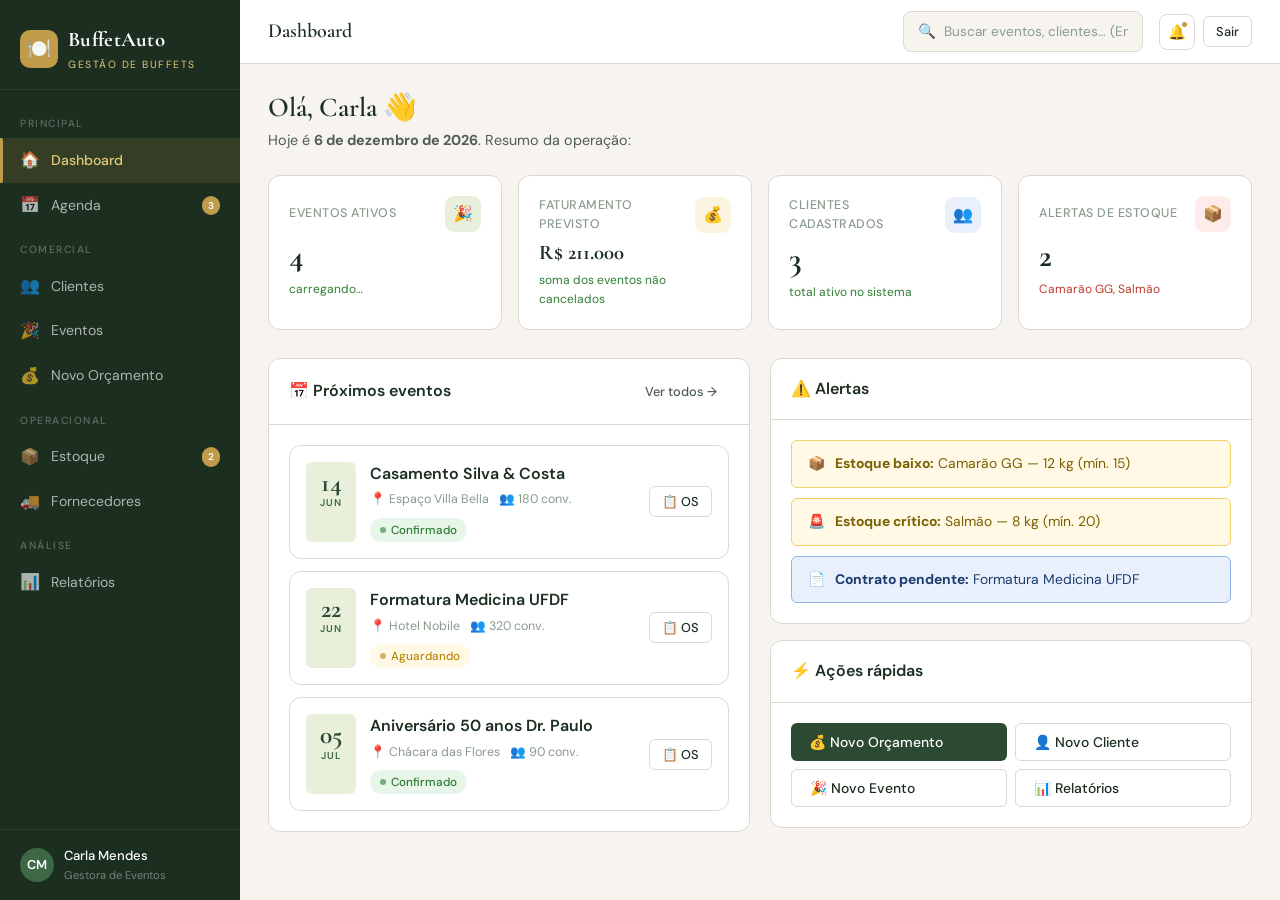
==== commit 31e8457e: "Adicionando a funcionalidade cadastrar fornecedor" ====
--- a/index.html
+++ b/index.html
@@ -12,6 +12,18 @@
   <!-- Overlay mobile -->
   <div class="sidebar-overlay"></div>
 
+  <!-- ═══ MODAL GLOBAL ══════════════════════════════════════ -->
+  <div id="app-modal">
+    <div class="modal-box">
+      <div class="modal-header">
+        <h3 id="modal-title"></h3>
+        <button class="modal-close" onclick="closeModal()">✕</button>
+      </div>
+      <div id="modal-body"></div>
+      <div id="modal-footer"></div>
+    </div>
+  </div>
+
   <!-- ═══ SIDEBAR ═══════════════════════════════════════════ -->
   <aside class="sidebar">
     <div class="sidebar-brand">
@@ -23,43 +35,23 @@
         </div>
       </div>
     </div>
-
     <nav class="sidebar-nav">
       <div class="nav-section-label">Principal</div>
-      <div class="nav-item" data-page="dashboard">
-        <span class="nav-icon">🏠</span> Dashboard
-      </div>
-      <div class="nav-item" data-page="agenda">
-        <span class="nav-icon">📅</span> Agenda
-        <span class="nav-badge">3</span>
-      </div>
+      <div class="nav-item" data-page="dashboard"><span class="nav-icon">🏠</span> Dashboard</div>
+      <div class="nav-item" data-page="agenda"><span class="nav-icon">📅</span> Agenda <span class="nav-badge" id="badge-agenda">3</span></div>
 
       <div class="nav-section-label">Comercial</div>
-      <div class="nav-item" data-page="clientes">
-        <span class="nav-icon">👥</span> Clientes
-      </div>
-      <div class="nav-item" data-page="eventos">
-        <span class="nav-icon">🎉</span> Eventos
-      </div>
-      <div class="nav-item" data-page="orcamento">
-        <span class="nav-icon">💰</span> Novo Orçamento
-      </div>
+      <div class="nav-item" data-page="clientes"><span class="nav-icon">👥</span> Clientes</div>
+      <div class="nav-item" data-page="eventos"><span class="nav-icon">🎉</span> Eventos</div>
+      <div class="nav-item" data-page="orcamento"><span class="nav-icon">💰</span> Novo Orçamento</div>
 
       <div class="nav-section-label">Operacional</div>
-      <div class="nav-item" data-page="estoque">
-        <span class="nav-icon">📦</span> Estoque
-        <span class="nav-badge">2</span>
-      </div>
-      <div class="nav-item" data-page="fornecedores">
-        <span class="nav-icon">🚚</span> Fornecedores
-      </div>
+      <div class="nav-item" data-page="estoque"><span class="nav-icon">📦</span> Estoque <span class="nav-badge">2</span></div>
+      <div class="nav-item" data-page="fornecedores"><span class="nav-icon">🚚</span> Fornecedores</div>
 
       <div class="nav-section-label">Análise</div>
-      <div class="nav-item" data-page="relatorios">
-        <span class="nav-icon">📊</span> Relatórios
-      </div>
+      <div class="nav-item" data-page="relatorios"><span class="nav-icon">📊</span> Relatórios</div>
     </nav>
-
     <div class="sidebar-footer">
       <div class="sidebar-user">
         <div class="sidebar-avatar">CM</div>
@@ -80,228 +72,118 @@
       <span class="topbar-title">Dashboard</span>
       <div class="topbar-search">
         <span class="topbar-search-icon">🔍</span>
-        <input type="text" placeholder="Buscar eventos, clientes…">
+        <input type="text" id="global-search" placeholder="Buscar eventos, clientes… (Enter)">
       </div>
       <div class="topbar-actions">
-        <button class="topbar-btn" title="Notificações" onclick="showToast('2 alertas de estoque pendentes')">
-          🔔<span class="notif-dot"></span>
-        </button>
-        <button class="topbar-btn" title="Ajuda" onclick="showToast('Central de ajuda em breve!')">❓</button>
+        <button class="topbar-btn" title="Notificações" onclick="abrirNotificacoes()">🔔<span class="notif-dot"></span></button>
         <button class="btn btn-outline btn-sm" onclick="window.location.href='pages/login.html'">Sair</button>
       </div>
     </header>
 
-    <!-- ─────────────────────────────────────────────────────── -->
-    <!--  PÁGINA: Dashboard                                       -->
-    <!-- ─────────────────────────────────────────────────────── -->
+    <!-- ════════════════════════════════════════════════════════
+         PÁGINA: Dashboard
+    ═════════════════════════════════════════════════════════ -->
     <div id="page-dashboard" class="page" style="display:none">
       <div class="page-content">
         <div class="page-header fade-up">
           <h2>Olá, Carla 👋</h2>
-          <p>Aqui está um resumo da operação hoje, <strong>22 de maio de 2026</strong>.</p>
-        </div>
-
-        <!-- Stat cards -->
+          <p id="dash-data-hoje">Aqui está um resumo da operação hoje.</p>
+        </div>
+
         <div class="stat-grid fade-up-2">
           <div class="stat-card">
-            <div class="stat-card-header">
-              <span class="stat-label">Eventos este mês</span>
-              <div class="stat-icon green">🎉</div>
-            </div>
-            <div class="stat-value">8</div>
-            <div class="stat-delta up">↑ 2 em relação ao mês anterior</div>
+            <div class="stat-card-header"><span class="stat-label">Eventos ativos</span><div class="stat-icon green">🎉</div></div>
+            <div class="stat-value" id="dash-eventos-mes">—</div>
+            <div class="stat-delta up" id="dash-eventos-delta">carregando…</div>
           </div>
           <div class="stat-card">
-            <div class="stat-card-header">
-              <span class="stat-label">Faturamento previsto</span>
-              <div class="stat-icon gold">💰</div>
-            </div>
-            <div class="stat-value" style="font-size:1.5rem">R$ 145k</div>
-            <div class="stat-delta up">↑ 18% vs. mai/2025</div>
+            <div class="stat-card-header"><span class="stat-label">Faturamento previsto</span><div class="stat-icon gold">💰</div></div>
+            <div class="stat-value" id="dash-faturamento" style="font-size:1.3rem">—</div>
+            <div class="stat-delta up">soma dos eventos não cancelados</div>
           </div>
           <div class="stat-card">
-            <div class="stat-card-header">
-              <span class="stat-label">Novos clientes</span>
-              <div class="stat-icon blue">👥</div>
-            </div>
-            <div class="stat-value">12</div>
-            <div class="stat-delta up">↑ 3 esta semana</div>
+            <div class="stat-card-header"><span class="stat-label">Clientes cadastrados</span><div class="stat-icon blue">👥</div></div>
+            <div class="stat-value" id="dash-clientes">—</div>
+            <div class="stat-delta up">total ativo no sistema</div>
           </div>
           <div class="stat-card">
-            <div class="stat-card-header">
-              <span class="stat-label">Alertas de estoque</span>
-              <div class="stat-icon red">📦</div>
-            </div>
-            <div class="stat-value">2</div>
-            <div class="stat-delta down">⚠ Salmão e Camarão em baixa</div>
-          </div>
-        </div>
-
-        <!-- Conteúdo grid -->
+            <div class="stat-card-header"><span class="stat-label">Alertas de estoque</span><div class="stat-icon red">📦</div></div>
+            <div class="stat-value" id="dash-alertas">—</div>
+            <div class="stat-delta down" id="dash-alertas-nomes">itens abaixo do mínimo</div>
+          </div>
+        </div>
+
         <div class="grid-2 fade-up-3">
-
-          <!-- Próximos eventos -->
           <div class="card">
             <div class="card-header">
               <span class="card-title">📅 Próximos eventos</span>
               <button class="btn btn-ghost btn-sm" onclick="navigate('eventos')">Ver todos →</button>
             </div>
-            <div class="card-body" style="display:flex;flex-direction:column;gap:12px">
-              <div class="event-card">
-                <div class="event-date-box">
-                  <div class="event-date-day">14</div>
-                  <div class="event-date-month">Jun</div>
-                </div>
-                <div class="event-info">
-                  <div class="event-name">Casamento Silva &amp; Costa</div>
-                  <div class="event-meta">
-                    <span>📍 Espaço Villa Bella</span>
-                    <span>👥 180 convidados</span>
-                  </div>
-                  <div style="margin-top:6px">
-                    <span class="badge badge-success">Confirmado</span>
-                  </div>
-                </div>
-                <div class="event-actions">
-                  <button class="btn btn-outline btn-sm" onclick="showToast('OS gerada!')">📋 OS</button>
-                </div>
-              </div>
-              <div class="event-card">
-                <div class="event-date-box">
-                  <div class="event-date-day">22</div>
-                  <div class="event-date-month">Jun</div>
-                </div>
-                <div class="event-info">
-                  <div class="event-name">Formatura Medicina UFDF</div>
-                  <div class="event-meta">
-                    <span>📍 Hotel Nobile</span>
-                    <span>👥 320 convidados</span>
-                  </div>
-                  <div style="margin-top:6px">
-                    <span class="badge badge-warning">Aguardando assinatura</span>
-                  </div>
-                </div>
-                <div class="event-actions">
-                  <button class="btn btn-gold btn-sm" onclick="showToast('Contrato enviado!')">📄 Contrato</button>
-                </div>
-              </div>
-            </div>
-          </div>
-
-          <!-- Alertas e ações rápidas -->
+            <div class="card-body" id="dash-proximos-eventos" style="display:flex;flex-direction:column;gap:12px">
+              <p class="text-muted text-sm">Carregando…</p>
+            </div>
+          </div>
+
           <div style="display:flex;flex-direction:column;gap:16px">
             <div class="card">
               <div class="card-header"><span class="card-title">⚠️ Alertas</span></div>
-              <div class="card-body" style="display:flex;flex-direction:column;gap:10px">
-                <div class="alert alert-warning">
-                  <span>📦</span>
-                  <div><strong>Estoque crítico:</strong> Salmão abaixo do mínimo (8 kg / mínimo 20 kg)</div>
-                </div>
-                <div class="alert alert-warning">
-                  <span>🦐</span>
-                  <div><strong>Estoque baixo:</strong> Camarão GG (12 kg / mínimo 15 kg)</div>
-                </div>
-                <div class="alert alert-info">
-                  <span>📄</span>
-                  <div><strong>Contrato pendente:</strong> Formatura UFDF aguarda assinatura digital</div>
-                </div>
+              <div class="card-body" id="dash-alertas-lista" style="display:flex;flex-direction:column;gap:10px">
+                <p class="text-muted text-sm">Carregando…</p>
               </div>
             </div>
             <div class="card">
               <div class="card-header"><span class="card-title">⚡ Ações rápidas</span></div>
               <div class="card-body" style="display:grid;grid-template-columns:1fr 1fr;gap:8px">
                 <button class="btn btn-primary" onclick="navigate('orcamento')">💰 Novo Orçamento</button>
-                <button class="btn btn-outline" onclick="navigate('clientes')">👤 Novo Cliente</button>
-                <button class="btn btn-outline" onclick="navigate('eventos')">🎉 Novo Evento</button>
+                <button class="btn btn-outline" onclick="novoCliente()">👤 Novo Cliente</button>
+                <button class="btn btn-outline" onclick="navigate('eventos');setTimeout(novoEvento,80)">🎉 Novo Evento</button>
                 <button class="btn btn-outline" onclick="navigate('relatorios')">📊 Relatórios</button>
               </div>
             </div>
           </div>
         </div>
-
-        <!-- Faturamento mensal -->
-        <div class="card fade-up-4" style="margin-top:20px">
-          <div class="card-header">
-            <span class="card-title">📈 Faturamento — últimos 6 meses</span>
-            <div class="flex gap-2">
-              <button class="btn btn-ghost btn-sm">Ano</button>
-              <button class="btn btn-outline btn-sm">Semestre</button>
-            </div>
-          </div>
-          <div class="card-body">
-            <div style="display:flex;gap:6px;align-items:flex-end;height:100px">
-              <!-- Barras simples como visual -->
-              <div style="display:flex;flex-direction:column;align-items:center;gap:4px;flex:1">
-                <div style="background:var(--green-200);border-radius:4px 4px 0 0;width:100%;height:52px"></div>
-                <span style="font-size:.7rem;color:var(--text-muted)">Dez</span>
-              </div>
-              <div style="display:flex;flex-direction:column;align-items:center;gap:4px;flex:1">
-                <div style="background:var(--green-200);border-radius:4px 4px 0 0;width:100%;height:68px"></div>
-                <span style="font-size:.7rem;color:var(--text-muted)">Jan</span>
-              </div>
-              <div style="display:flex;flex-direction:column;align-items:center;gap:4px;flex:1">
-                <div style="background:var(--green-200);border-radius:4px 4px 0 0;width:100%;height:45px"></div>
-                <span style="font-size:.7rem;color:var(--text-muted)">Fev</span>
-              </div>
-              <div style="display:flex;flex-direction:column;align-items:center;gap:4px;flex:1">
-                <div style="background:var(--green-200);border-radius:4px 4px 0 0;width:100%;height:78px"></div>
-                <span style="font-size:.7rem;color:var(--text-muted)">Mar</span>
-              </div>
-              <div style="display:flex;flex-direction:column;align-items:center;gap:4px;flex:1">
-                <div style="background:var(--green-200);border-radius:4px 4px 0 0;width:100%;height:60px"></div>
-                <span style="font-size:.7rem;color:var(--text-muted)">Abr</span>
-              </div>
-              <div style="display:flex;flex-direction:column;align-items:center;gap:4px;flex:1">
-                <div style="background:var(--green-700);border-radius:4px 4px 0 0;width:100%;height:100px;position:relative">
-                  <span style="position:absolute;top:-20px;left:50%;transform:translateX(-50%);font-size:.7rem;font-weight:600;color:var(--green-700);white-space:nowrap">R$145k</span>
-                </div>
-                <span style="font-size:.7rem;color:var(--text-muted);font-weight:600">Mai</span>
-              </div>
-            </div>
-          </div>
-        </div>
-      </div>
-    </div>
-
-    <!-- ─────────────────────────────────────────────────────── -->
-    <!--  PÁGINA: Eventos                                         -->
-    <!-- ─────────────────────────────────────────────────────── -->
+      </div>
+    </div>
+
+    <!-- ════════════════════════════════════════════════════════
+         PÁGINA: Eventos  (UC2 – Gestão de Eventos)
+         Atributos: id, nome, tipo, data, local, nConvidados,
+                    status, cardapio, responsavel, valorTotal
+    ═════════════════════════════════════════════════════════ -->
     <div id="page-eventos" class="page" style="display:none">
       <div class="page-content">
         <div class="page-header fade-up flex justify-between items-center">
           <div>
             <h2>Gestão de Eventos</h2>
-            <p>Gerencie todos os eventos cadastrados no sistema</p>
-          </div>
-          <button class="btn btn-primary" onclick="showToast('Formulário de novo evento aberto!')">+ Novo Evento</button>
-        </div>
-
+            <p>UC2 · Cadastrar, alterar, cancelar eventos e gerar OS</p>
+          </div>
+          <button class="btn btn-primary" onclick="novoEvento()">+ Novo Evento</button>
+        </div>
         <div class="card fade-up-2">
           <div class="card-header">
             <div class="flex gap-2">
-              <input id="search-eventos" type="text" class="form-control" placeholder="🔍 Buscar evento…" style="width:260px">
-              <select class="form-control" style="width:160px" onchange="showToast('Filtro aplicado!')">
-                <option>Todos os status</option>
-                <option>Confirmado</option>
-                <option>Aguardando</option>
-                <option>Proposta</option>
-                <option>Cancelado</option>
+              <input id="search-eventos" type="text" class="form-control" placeholder="🔍 Buscar…" style="width:220px">
+              <select id="filter-status-eventos" class="form-control" style="width:160px">
+                <option value="">Todos os status</option>
+                <option value="confirmado">Confirmado</option>
+                <option value="aguardando">Aguardando</option>
+                <option value="proposta">Proposta</option>
+                <option value="cancelado">Cancelado</option>
               </select>
             </div>
-            <div class="flex gap-2">
-              <button class="btn btn-outline btn-sm" onclick="showToast('Exportando CSV…')">⬇ Exportar</button>
-            </div>
+            <button class="btn btn-outline btn-sm" onclick="exportarCSV('eventos')">⬇ Exportar CSV</button>
           </div>
           <div class="table-wrapper">
             <table>
               <thead>
                 <tr>
-                  <th>Evento</th>
+                  <th>Evento / Tipo</th>
                   <th>Data</th>
                   <th>Local</th>
                   <th>Convidados</th>
-                  <th>Valor</th>
+                  <th>Valor total</th>
                   <th>Status</th>
+                  <th>Responsável</th>
                   <th>Ações</th>
                 </tr>
               </thead>
@@ -312,33 +194,36 @@
       </div>
     </div>
 
-    <!-- ─────────────────────────────────────────────────────── -->
-    <!--  PÁGINA: Clientes                                        -->
-    <!-- ─────────────────────────────────────────────────────── -->
+    <!-- ════════════════════════════════════════════════════════
+         PÁGINA: Clientes  (UC1 – Gestão de Clientes)
+         Atributos: id, nome, cpf, email, telefone, endereco,
+                    tipoPreferido, dataCadastro, ativo, historico
+    ═════════════════════════════════════════════════════════ -->
     <div id="page-clientes" class="page" style="display:none">
       <div class="page-content">
         <div class="page-header fade-up flex justify-between items-center">
           <div>
             <h2>Clientes</h2>
-            <p>Cadastro e histórico de clientes do buffet</p>
-          </div>
-          <button class="btn btn-primary" onclick="showToast('Formulário de cadastro aberto!')">+ Novo Cliente</button>
-        </div>
-
+            <p>UC1 · Cadastrar, alterar, consultar e inativar clientes</p>
+          </div>
+          <button class="btn btn-primary" onclick="novoCliente()">+ Novo Cliente</button>
+        </div>
         <div class="card fade-up-2">
           <div class="card-header">
             <input id="search-clientes" type="text" class="form-control" placeholder="🔍 Buscar cliente…" style="width:260px">
-            <button class="btn btn-outline btn-sm" onclick="showToast('Exportando…')">⬇ Exportar</button>
+            <button class="btn btn-outline btn-sm" onclick="exportarCSV('clientes')">⬇ Exportar CSV</button>
           </div>
           <div class="table-wrapper">
             <table>
               <thead>
                 <tr>
                   <th>Cliente</th>
+                  <th>CPF/CNPJ</th>
                   <th>Telefone</th>
-                  <th>Tipo de evento</th>
-                  <th>Histórico</th>
-                  <th>Último evento</th>
+                  <th>E-mail</th>
+                  <th>Tipo preferido</th>
+                  <th>Eventos</th>
+                  <th>Status</th>
                   <th>Ações</th>
                 </tr>
               </thead>
@@ -349,56 +234,53 @@
       </div>
     </div>
 
-    <!-- ─────────────────────────────────────────────────────── -->
-    <!--  PÁGINA: Orçamento                                       -->
-    <!-- ─────────────────────────────────────────────────────── -->
+    <!-- ════════════════════════════════════════════════════════
+         PÁGINA: Orçamento  (UC3 – Gerar Orçamento)
+         Regras: valorTotal = nConvidados × precoPorPessoa
+                 margem = 35%, custo = 65%
+    ═════════════════════════════════════════════════════════ -->
     <div id="page-orcamento" class="page" style="display:none">
       <div class="page-content">
         <div class="page-header fade-up">
           <h2>Gerar Orçamento</h2>
-          <p>Preencha os dados do evento para gerar uma proposta comercial automaticamente</p>
-        </div>
-
+          <p>UC3 · Proposta comercial automática com base no cardápio e número de convidados</p>
+        </div>
         <div class="grid-2 fade-up-2">
-          <!-- Formulário -->
           <div style="display:flex;flex-direction:column;gap:20px">
             <div class="card">
-              <div class="card-header"><span class="card-title">📋 Dados do Cliente</span></div>
+              <div class="card-header"><span class="card-title">👤 Dados do Cliente</span></div>
               <div class="card-body">
-                <div class="form-grid" style="gap:14px">
-                  <div class="form-group">
+                <div class="form-grid form-grid-2" style="gap:14px">
+                  <div class="form-group" style="grid-column:1/-1">
                     <label class="form-label">Nome do cliente <span>*</span></label>
-                    <input id="orc-nome" type="text" class="form-control" placeholder="Ex: Ana Silva">
+                    <input id="orc-nome" class="form-control" placeholder="Nome completo ou empresa">
                   </div>
                   <div class="form-group">
                     <label class="form-label">Telefone</label>
-                    <input type="text" class="form-control" placeholder="(61) 99999-9999">
+                    <input id="orc-tel" class="form-control" placeholder="(61) 99999-9999">
                   </div>
                   <div class="form-group">
                     <label class="form-label">E-mail</label>
-                    <input type="email" class="form-control" placeholder="cliente@email.com">
+                    <input id="orc-email" type="email" class="form-control" placeholder="cliente@email.com">
                   </div>
                 </div>
               </div>
             </div>
-
             <div class="card">
               <div class="card-header"><span class="card-title">🎉 Dados do Evento</span></div>
               <div class="card-body">
                 <div class="form-grid form-grid-2" style="gap:14px">
                   <div class="form-group">
                     <label class="form-label">Tipo de evento <span>*</span></label>
-                    <select class="form-control">
+                    <select id="orc-tipo" class="form-control">
                       <option value="">Selecione</option>
-                      <option>Casamento</option>
-                      <option>Formatura</option>
-                      <option>Aniversário</option>
-                      <option>Corporativo</option>
+                      <option>Casamento</option><option>Formatura</option>
+                      <option>Aniversário</option><option>Corporativo</option>
                     </select>
                   </div>
                   <div class="form-group">
-                    <label class="form-label">Data do evento <span>*</span></label>
-                    <input type="date" class="form-control">
+                    <label class="form-label">Data do evento</label>
+                    <input id="orc-data" type="date" class="form-control">
                   </div>
                   <div class="form-group">
                     <label class="form-label">Nº de convidados <span>*</span></label>
@@ -406,7 +288,7 @@
                   </div>
                   <div class="form-group">
                     <label class="form-label">Local do evento</label>
-                    <input type="text" class="form-control" placeholder="Ex: Espaço Villa Bella">
+                    <input id="orc-local" class="form-control" placeholder="Ex: Espaço Villa Bella">
                   </div>
                   <div class="form-group" style="grid-column:1/-1">
                     <label class="form-label">Cardápio <span>*</span></label>
@@ -427,47 +309,20 @@
                 </div>
               </div>
             </div>
-
             <button class="btn btn-primary" style="padding:12px;justify-content:center;font-size:.95rem" onclick="calcularOrcamento()">
               ✨ Gerar Orçamento Automaticamente
             </button>
           </div>
-
-          <!-- Resultado -->
           <div>
             <div id="orc-result" style="display:none"></div>
-            <div class="card fade-up-3" style="background:var(--green-900);border:none;color:#fff" id="orc-info">
+            <div class="card" style="background:var(--green-900);border:none;color:#fff" id="orc-info">
               <div class="card-body">
                 <h3 style="color:var(--gold-300);margin-bottom:12px">Como funciona</h3>
                 <div style="display:flex;flex-direction:column;gap:16px">
-                  <div class="flex gap-3">
-                    <div style="width:32px;height:32px;background:rgba(192,156,74,.2);border-radius:8px;display:flex;align-items:center;justify-content:center;flex-shrink:0">1</div>
-                    <div>
-                      <div style="font-weight:600;font-size:.9rem;color:#fff">Preencha os dados</div>
-                      <div style="font-size:.82rem;color:rgba(255,255,255,.5)">Tipo de evento, convidados e cardápio</div>
-                    </div>
-                  </div>
-                  <div class="flex gap-3">
-                    <div style="width:32px;height:32px;background:rgba(192,156,74,.2);border-radius:8px;display:flex;align-items:center;justify-content:center;flex-shrink:0">2</div>
-                    <div>
-                      <div style="font-weight:600;font-size:.9rem;color:#fff">Gere o orçamento</div>
-                      <div style="font-size:.82rem;color:rgba(255,255,255,.5)">O sistema calcula custo, margem e totais</div>
-                    </div>
-                  </div>
-                  <div class="flex gap-3">
-                    <div style="width:32px;height:32px;background:rgba(192,156,74,.2);border-radius:8px;display:flex;align-items:center;justify-content:center;flex-shrink:0">3</div>
-                    <div>
-                      <div style="font-weight:600;font-size:.9rem;color:#fff">Envie ao cliente</div>
-                      <div style="font-size:.82rem;color:rgba(255,255,255,.5)">Proposta em PDF pronta para envio</div>
-                    </div>
-                  </div>
-                  <div class="flex gap-3">
-                    <div style="width:32px;height:32px;background:rgba(192,156,74,.2);border-radius:8px;display:flex;align-items:center;justify-content:center;flex-shrink:0">4</div>
-                    <div>
-                      <div style="font-weight:600;font-size:.9rem;color:#fff">Gere o contrato</div>
-                      <div style="font-size:.82rem;color:rgba(255,255,255,.5)">Contrato para assinatura digital via FlowSign</div>
-                    </div>
-                  </div>
+                  <div class="flex gap-3"><div style="width:32px;height:32px;background:rgba(192,156,74,.2);border-radius:8px;display:flex;align-items:center;justify-content:center;flex-shrink:0;color:#fff">1</div><div><div style="font-weight:600;font-size:.9rem;color:#fff">Preencha os dados</div><div style="font-size:.82rem;color:rgba(255,255,255,.5)">Cliente, tipo, convidados e cardápio</div></div></div>
+                  <div class="flex gap-3"><div style="width:32px;height:32px;background:rgba(192,156,74,.2);border-radius:8px;display:flex;align-items:center;justify-content:center;flex-shrink:0;color:#fff">2</div><div><div style="font-weight:600;font-size:.9rem;color:#fff">Gere o orçamento</div><div style="font-size:.82rem;color:rgba(255,255,255,.5)">Sistema calcula valor, custo (65%) e margem (35%)</div></div></div>
+                  <div class="flex gap-3"><div style="width:32px;height:32px;background:rgba(192,156,74,.2);border-radius:8px;display:flex;align-items:center;justify-content:center;flex-shrink:0;color:#fff">3</div><div><div style="font-weight:600;font-size:.9rem;color:#fff">Envie a proposta</div><div style="font-size:.82rem;color:rgba(255,255,255,.5)">PDF gerado automaticamente para o cliente</div></div></div>
+                  <div class="flex gap-3"><div style="width:32px;height:32px;background:rgba(192,156,74,.2);border-radius:8px;display:flex;align-items:center;justify-content:center;flex-shrink:0;color:#fff">4</div><div><div style="font-weight:600;font-size:.9rem;color:#fff">Gere o contrato</div><div style="font-size:.82rem;color:rgba(255,255,255,.5)">UC4 · Assinatura digital via FlowSign</div></div></div>
                 </div>
               </div>
             </div>
@@ -476,28 +331,31 @@
       </div>
     </div>
 
-    <!-- ─────────────────────────────────────────────────────── -->
-    <!--  PÁGINA: Estoque                                         -->
-    <!-- ─────────────────────────────────────────────────────── -->
+    <!-- ════════════════════════════════════════════════════════
+         PÁGINA: Estoque  (UC8 – Controle de Estoque)
+         Atributos: id, ingrediente, unidade, quantidade,
+                    estoqueMinimo, fornecedor
+         Ações: UC8.1 registrarEntrada / UC8.2 registrarSaída
+                UC8.3 consultarEstoque / UC6 gerarListaCompras
+    ═════════════════════════════════════════════════════════ -->
     <div id="page-estoque" class="page" style="display:none">
       <div class="page-content">
         <div class="page-header fade-up flex justify-between items-center">
           <div>
             <h2>Controle de Estoque</h2>
-            <p>Monitore entradas e saídas de ingredientes</p>
-          </div>
-          <button class="btn btn-primary" onclick="showToast('Entrada registrada!')">+ Registrar Entrada</button>
-        </div>
-
-        <div class="alert alert-warning fade-up-2" style="margin-bottom:20px">
-          ⚠️ <strong>2 ingredientes</strong> abaixo do estoque mínimo. Considere fazer pedidos aos fornecedores.
-        </div>
-
+            <p>UC8 · Registrar entradas/saídas · UC6 · Gerar lista de compras</p>
+          </div>
+          <button class="btn btn-primary" onclick="novoIngrediente()">+ Novo Ingrediente</button>
+        </div>
+        <div id="estoque-alert-banner" class="alert alert-warning fade-up-2" style="margin-bottom:20px;display:none">
+          ⚠️ <strong id="estoque-alert-msg"></strong>
+        </div>
         <div class="card fade-up-3">
           <div class="card-header">
             <input id="search-estoque" type="text" class="form-control" placeholder="🔍 Buscar ingrediente…" style="width:260px">
             <div class="flex gap-2">
-              <button class="btn btn-outline btn-sm" onclick="showToast('Gerando lista de compras…')">📋 Gerar Lista de Compras</button>
+              <button class="btn btn-outline btn-sm" onclick="gerarListaCompras()">📋 UC6 · Lista de Compras</button>
+              <button class="btn btn-outline btn-sm" onclick="exportarCSV('estoque')">⬇ Exportar CSV</button>
             </div>
           </div>
           <div class="table-wrapper">
@@ -520,40 +378,57 @@
       </div>
     </div>
 
-    <!-- ─────────────────────────────────────────────────────── -->
-    <!--  PÁGINA: Fornecedores                                    -->
-    <!-- ─────────────────────────────────────────────────────── -->
+    <!-- ════════════════════════════════════════════════════════
+         PÁGINA: Fornecedores  (UC9 – Gestão de Fornecedores)
+         Atributos: id, nome, cnpj, categoria, telefone,
+                    email, endereco, prazoEntrega, avaliacao, ativo
+         Ações: UC9.1 cadastrar / UC9.2 alterar / UC9.3 consultar
+    ═════════════════════════════════════════════════════════ -->
     <div id="page-fornecedores" class="page" style="display:none">
       <div class="page-content">
         <div class="page-header fade-up flex justify-between items-center">
           <div>
             <h2>Fornecedores</h2>
-            <p>Gerencie sua rede de fornecedores de insumos e materiais</p>
-          </div>
-          <button class="btn btn-primary" onclick="showToast('Formulário aberto!')">+ Novo Fornecedor</button>
-        </div>
-        <div id="fornecedores-container" class="grid-2 fade-up-2"></div>
-      </div>
-    </div>
-
-    <!-- ─────────────────────────────────────────────────────── -->
-    <!--  PÁGINA: Agenda                                          -->
-    <!-- ─────────────────────────────────────────────────────── -->
+            <p>UC9 · Cadastrar, alterar e consultar fornecedores</p>
+          </div>
+          <button class="btn btn-primary" onclick="novoFornecedor()">+ Novo Fornecedor</button>
+        </div>
+
+        <!-- Busca e filtro -->
+        <div class="card fade-up-2" style="margin-bottom:20px">
+          <div class="card-header">
+            <input id="search-fornecedores" type="text" class="form-control" placeholder="🔍 Buscar fornecedor, CNPJ…" style="width:280px">
+            <select id="filter-cat-forn" class="form-control" style="width:160px">
+              <option value="">Todas as categorias</option>
+              <option>Carnes</option><option>Frutos do Mar</option>
+              <option>Bebidas</option><option>Laticínios</option><option>Hortifrúti</option>
+            </select>
+            <button class="btn btn-outline btn-sm" onclick="exportarCSV('fornecedores')">⬇ Exportar CSV</button>
+          </div>
+        </div>
+
+        <!-- Cards de fornecedores -->
+        <div id="fornecedores-container" class="grid-2 fade-up-3"></div>
+      </div>
+    </div>
+
+    <!-- ════════════════════════════════════════════════════════
+         PÁGINA: Agenda  (UC10 – Visualizar Agenda)
+         Ações: UC10.1 agendarEvento / UC10.2 consultarAgenda
+    ═════════════════════════════════════════════════════════ -->
     <div id="page-agenda" class="page" style="display:none">
       <div class="page-content">
         <div class="page-header fade-up">
           <h2>Agenda de Eventos</h2>
-          <p>Visualize e gerencie sua agenda de eventos</p>
-        </div>
-
+          <p>UC10 · Visualize os eventos agendados por mês</p>
+        </div>
         <div class="grid-2 fade-up-2">
-          <!-- Calendário -->
           <div class="card">
             <div class="card-body">
               <div class="calendar-header">
-                <button class="btn btn-ghost btn-icon" onclick="showToast('Mês anterior')">‹</button>
-                <h3 style="font-family:'Cormorant Garamond',serif">Junho 2026</h3>
-                <button class="btn btn-ghost btn-icon" onclick="showToast('Próximo mês')">›</button>
+                <button class="btn btn-ghost btn-icon" onclick="calNavegar(-1)">‹</button>
+                <h3 id="cal-title" style="font-family:'Cormorant Garamond',serif">—</h3>
+                <button class="btn btn-ghost btn-icon" onclick="calNavegar(1)">›</button>
               </div>
               <div class="calendar-grid">
                 <div class="cal-day-label">Dom</div>
@@ -563,54 +438,7 @@
                 <div class="cal-day-label">Qui</div>
                 <div class="cal-day-label">Sex</div>
                 <div class="cal-day-label">Sáb</div>
-                <!-- Semana 1 -->
-                <div class="cal-day other-month">25</div>
-                <div class="cal-day other-month">26</div>
-                <div class="cal-day other-month">27</div>
-                <div class="cal-day other-month">28</div>
-                <div class="cal-day other-month">29</div>
-                <div class="cal-day other-month">30</div>
-                <div class="cal-day other-month">31</div>
-                <!-- Semana 2 -->
-                <div class="cal-day">1</div>
-                <div class="cal-day">2</div>
-                <div class="cal-day">3</div>
-                <div class="cal-day">4</div>
-                <div class="cal-day">5</div>
-                <div class="cal-day">6</div>
-                <div class="cal-day">7</div>
-                <!-- Semana 3 -->
-                <div class="cal-day">8</div>
-                <div class="cal-day">9</div>
-                <div class="cal-day">10</div>
-                <div class="cal-day">11</div>
-                <div class="cal-day">12</div>
-                <div class="cal-day">13</div>
-                <div class="cal-day has-event">14</div>
-                <!-- Semana 4 -->
-                <div class="cal-day">15</div>
-                <div class="cal-day">16</div>
-                <div class="cal-day">17</div>
-                <div class="cal-day">18</div>
-                <div class="cal-day">19</div>
-                <div class="cal-day">20</div>
-                <div class="cal-day">21</div>
-                <!-- Semana 5 -->
-                <div class="cal-day today has-event">22</div>
-                <div class="cal-day">23</div>
-                <div class="cal-day">24</div>
-                <div class="cal-day">25</div>
-                <div class="cal-day">26</div>
-                <div class="cal-day">27</div>
-                <div class="cal-day">28</div>
-                <!-- Semana 6 -->
-                <div class="cal-day">29</div>
-                <div class="cal-day">30</div>
-                <div class="cal-day other-month">1</div>
-                <div class="cal-day other-month">2</div>
-                <div class="cal-day other-month">3</div>
-                <div class="cal-day other-month">4</div>
-                <div class="cal-day other-month">5</div>
+                <div id="cal-grid" style="display:contents"></div>
               </div>
               <div style="display:flex;align-items:center;gap:12px;margin-top:14px;font-size:.75rem;color:var(--text-muted)">
                 <span style="display:flex;align-items:center;gap:5px"><span style="width:8px;height:8px;border-radius:50%;background:var(--gold-500);display:inline-block"></span>Evento agendado</span>
@@ -618,195 +446,106 @@
               </div>
             </div>
           </div>
-
-          <!-- Lista de eventos do mês -->
           <div style="display:flex;flex-direction:column;gap:12px">
-            <h4 style="font-family:'Cormorant Garamond',serif">Eventos em Junho</h4>
-            <div class="event-card">
-              <div class="event-date-box">
-                <div class="event-date-day">14</div>
-                <div class="event-date-month">Jun</div>
-              </div>
-              <div class="event-info">
-                <div class="event-name">Casamento Silva &amp; Costa</div>
-                <div class="event-meta">
-                  <span>📍 Espaço Villa Bella</span>
-                  <span>👥 180 convidados</span>
-                  <span>💰 R$ 28.400</span>
-                </div>
-                <div style="margin-top:6px"><span class="badge badge-success">Confirmado</span></div>
-              </div>
-            </div>
-            <div class="event-card">
-              <div class="event-date-box">
-                <div class="event-date-day">22</div>
-                <div class="event-date-month">Jun</div>
-              </div>
-              <div class="event-info">
-                <div class="event-name">Formatura Medicina UFDF</div>
-                <div class="event-meta">
-                  <span>📍 Hotel Nobile</span>
-                  <span>👥 320 convidados</span>
-                  <span>💰 R$ 52.000</span>
-                </div>
-                <div style="margin-top:6px"><span class="badge badge-warning">Aguardando</span></div>
-              </div>
-            </div>
-            <div style="padding:12px 16px;background:var(--surface-alt);border-radius:var(--radius-sm)">
-              <div style="font-size:.8rem;font-weight:600;color:var(--text-secondary);margin-bottom:6px">Julho</div>
-              <div class="event-meta">
-                <span>5 Jul — Aniversário Dr. Paulo (90 conv.)</span>
-              </div>
-              <div class="event-meta" style="margin-top:4px">
-                <span>18 Jul — Confraternização Tech Corp (200 conv.)</span>
-              </div>
-            </div>
-          </div>
-        </div>
-      </div>
-    </div>
-
-    <!-- ─────────────────────────────────────────────────────── -->
-    <!--  PÁGINA: Relatórios                                      -->
-    <!-- ─────────────────────────────────────────────────────── -->
+            <h4 id="agenda-mes-label" style="font-family:'Cormorant Garamond',serif">Eventos do mês</h4>
+            <div id="agenda-lista-eventos" style="display:flex;flex-direction:column;gap:10px"></div>
+          </div>
+        </div>
+      </div>
+    </div>
+
+    <!-- ════════════════════════════════════════════════════════
+         PÁGINA: Relatórios  (UC11 + UC12)
+         UC11 – Relatório Operacional
+         UC12 – Relatório Financeiro
+    ═════════════════════════════════════════════════════════ -->
     <div id="page-relatorios" class="page" style="display:none">
       <div class="page-content">
         <div class="page-header fade-up">
           <h2>Relatórios</h2>
-          <p>Análises financeiras e operacionais do buffet</p>
-        </div>
-
+          <p>UC11 · Operacional &nbsp;|&nbsp; UC12 · Financeiro</p>
+        </div>
         <div class="tabs fade-up-2">
-          <div class="tab active" onclick="switchTab(this,'tab-financeiro')">💰 Financeiro</div>
-          <div class="tab" onclick="switchTab(this,'tab-operacional')">⚙️ Operacional</div>
-        </div>
-
-        <!-- Tab financeiro -->
-        <div id="tab-financeiro" class="fade-up-3">
-          <div class="stat-grid">
-            <div class="stat-card">
-              <div class="stat-card-header">
-                <span class="stat-label">Faturamento Anual</span>
-                <div class="stat-icon gold">💰</div>
-              </div>
-              <div class="stat-value" style="font-size:1.6rem">R$ 1,2M</div>
-              <div class="stat-delta up">↑ 24% vs. 2025</div>
-            </div>
-            <div class="stat-card">
-              <div class="stat-card-header">
-                <span class="stat-label">Ticket Médio</span>
-                <div class="stat-icon green">🎫</div>
-              </div>
-              <div class="stat-value" style="font-size:1.6rem">R$ 32k</div>
-              <div class="stat-delta up">↑ 8% vs. 2025</div>
-            </div>
-            <div class="stat-card">
-              <div class="stat-card-header">
-                <span class="stat-label">Margem Média</span>
-                <div class="stat-icon blue">📈</div>
-              </div>
-              <div class="stat-value">38%</div>
-              <div class="stat-delta up">↑ 3pp vs. 2025</div>
-            </div>
-            <div class="stat-card">
-              <div class="stat-card-header">
-                <span class="stat-label">Eventos no Ano</span>
-                <div class="stat-icon red">🎉</div>
-              </div>
-              <div class="stat-value">37</div>
-              <div class="stat-delta up">↑ 5 vs. 2025</div>
-            </div>
-          </div>
-
-          <div class="card" style="margin-top:4px">
+          <div class="tab active" onclick="switchTab(this,'tab-financeiro')">💰 UC12 · Financeiro</div>
+          <div class="tab" onclick="switchTab(this,'tab-operacional')">⚙️ UC11 · Operacional</div>
+        </div>
+
+        <!-- Tab Financeiro -->
+        <div id="tab-financeiro">
+          <div class="stat-grid fade-up-3">
+            <div class="stat-card">
+              <div class="stat-card-header"><span class="stat-label">Faturamento total</span><div class="stat-icon gold">💰</div></div>
+              <div class="stat-value" id="rel-faturamento" style="font-size:1.4rem">—</div>
+              <div class="stat-delta up">eventos não cancelados</div>
+            </div>
+            <div class="stat-card">
+              <div class="stat-card-header"><span class="stat-label">Ticket médio</span><div class="stat-icon green">🎫</div></div>
+              <div class="stat-value" id="rel-ticket" style="font-size:1.4rem">—</div>
+              <div class="stat-delta up">por evento</div>
+            </div>
+            <div class="stat-card">
+              <div class="stat-card-header"><span class="stat-label">Margem estimada</span><div class="stat-icon blue">📈</div></div>
+              <div class="stat-value" id="rel-margem">—</div>
+              <div class="stat-delta up">35% sobre o faturamento</div>
+            </div>
+            <div class="stat-card">
+              <div class="stat-card-header"><span class="stat-label">Eventos cadastrados</span><div class="stat-icon red">🎉</div></div>
+              <div class="stat-value" id="rel-qtdevs">—</div>
+              <div class="stat-delta up">ativos no sistema</div>
+            </div>
+          </div>
+          <div class="card fade-up-4" style="margin-top:4px">
             <div class="card-header">
               <span class="card-title">Faturamento por tipo de evento</span>
-              <button class="btn btn-outline btn-sm" onclick="showToast('Exportando relatório…')">⬇ Exportar PDF</button>
-            </div>
-            <div class="card-body">
-              <div style="display:flex;flex-direction:column;gap:14px">
-                <div>
-                  <div class="flex justify-between text-sm" style="margin-bottom:5px">
-                    <span>Casamentos</span><strong>R$ 520.000 (43%)</strong>
-                  </div>
-                  <div class="progress-bar"><div class="progress-fill" style="width:43%"></div></div>
-                </div>
-                <div>
-                  <div class="flex justify-between text-sm" style="margin-bottom:5px">
-                    <span>Corporativos</span><strong>R$ 360.000 (30%)</strong>
-                  </div>
-                  <div class="progress-bar"><div class="progress-fill" style="width:30%"></div></div>
-                </div>
-                <div>
-                  <div class="flex justify-between text-sm" style="margin-bottom:5px">
-                    <span>Formaturas</span><strong>R$ 200.000 (17%)</strong>
-                  </div>
-                  <div class="progress-bar"><div class="progress-fill" style="width:17%"></div></div>
-                </div>
-                <div>
-                  <div class="flex justify-between text-sm" style="margin-bottom:5px">
-                    <span>Aniversários</span><strong>R$ 120.000 (10%)</strong>
-                  </div>
-                  <div class="progress-bar"><div class="progress-fill gold" style="width:10%"></div></div>
-                </div>
-              </div>
-            </div>
-          </div>
-        </div>
-
-        <!-- Tab operacional -->
-        <div id="tab-operacional" style="display:none" class="fade-up-3">
-          <div class="stat-grid">
-            <div class="stat-card">
-              <div class="stat-card-header">
-                <span class="stat-label">OS geradas</span>
-                <div class="stat-icon green">📋</div>
-              </div>
-              <div class="stat-value">37</div>
-              <div class="stat-delta up">100% automatizadas</div>
-            </div>
-            <div class="stat-card">
-              <div class="stat-card-header">
-                <span class="stat-label">Contratos digitais</span>
-                <div class="stat-icon gold">✍️</div>
-              </div>
-              <div class="stat-value">34</div>
-              <div class="stat-delta up">92% assinados digitalmente</div>
-            </div>
-            <div class="stat-card">
-              <div class="stat-card-header">
-                <span class="stat-label">Tempo médio por orçamento</span>
-                <div class="stat-icon blue">⏱</div>
-              </div>
-              <div class="stat-value">2min</div>
-              <div class="stat-delta up">↓ de 3h para 2min</div>
-            </div>
-            <div class="stat-card">
-              <div class="stat-card-header">
-                <span class="stat-label">Erros operacionais</span>
-                <div class="stat-icon red">⚠️</div>
-              </div>
-              <div class="stat-value">0</div>
-              <div class="stat-delta up">↓ 100% vs. período anterior</div>
-            </div>
-          </div>
-        </div>
-
-      </div>
-    </div>
-    <!-- fim páginas -->
-  </div>
-</div>
+              <button class="btn btn-outline btn-sm" onclick="exportarCSV('eventos')">⬇ Exportar CSV</button>
+            </div>
+            <div class="card-body" id="rel-barras-tipo" style="display:flex;flex-direction:column;gap:14px">
+              <!-- Renderizado por JS -->
+            </div>
+          </div>
+        </div>
+
+        <!-- Tab Operacional -->
+        <div id="tab-operacional" style="display:none">
+          <div class="stat-grid fade-up-3">
+            <div class="stat-card">
+              <div class="stat-card-header"><span class="stat-label">OS disponíveis</span><div class="stat-icon green">📋</div></div>
+              <div class="stat-value" id="rel-os">—</div>
+              <div class="stat-delta up">geradas pelo sistema</div>
+            </div>
+            <div class="stat-card">
+              <div class="stat-card-header"><span class="stat-label">Contratos pendentes</span><div class="stat-icon gold">✍️</div></div>
+              <div class="stat-value" id="rel-contratos">—</div>
+              <div class="stat-delta down">aguardando assinatura</div>
+            </div>
+            <div class="stat-card">
+              <div class="stat-card-header"><span class="stat-label">Alertas de estoque</span><div class="stat-icon red">📦</div></div>
+              <div class="stat-value" id="rel-estoque-alertas">—</div>
+              <div class="stat-delta down">itens abaixo do mínimo</div>
+            </div>
+            <div class="stat-card">
+              <div class="stat-card-header"><span class="stat-label">Fornecedores ativos</span><div class="stat-icon blue">🚚</div></div>
+              <div class="stat-value" id="rel-fornecedores">—</div>
+              <div class="stat-delta up">cadastrados</div>
+            </div>
+          </div>
+        </div>
+      </div>
+    </div>
+
+  </div><!-- fim main-area -->
+</div><!-- fim app-shell -->
 
 <script src="js/app.js"></script>
 <script>
 function switchTab(el, tabId) {
   document.querySelectorAll('.tab').forEach(t => t.classList.remove('active'));
   el.classList.add('active');
-  document.getElementById('tab-financeiro').style.display = 'none';
-  document.getElementById('tab-operacional').style.display = 'none';
-  document.getElementById(tabId).style.display = 'block';
+  ['tab-financeiro','tab-operacional'].forEach(id => {
+    document.getElementById(id).style.display = id === tabId ? 'block' : 'none';
+  });
+  if (tabId === 'tab-operacional') renderRelatoriosOperacional();
 }
 </script>
 </body>
-</html>+</html>
--- a/css/style.css
+++ b/css/style.css
@@ -806,4 +806,105 @@
   .grid-2, .grid-3 { grid-template-columns: 1fr; }
   .login-art { display: none; }
   .login-form-side { width: 100%; }
-}+}
+
+/* ─── Modal ──────────────────────────────────────────────── */
+#app-modal {
+  display: none;
+  position: fixed;
+  inset: 0;
+  background: rgba(0,0,0,.48);
+  z-index: 1000;
+  align-items: center;
+  justify-content: center;
+  padding: 20px;
+  backdrop-filter: blur(2px);
+}
+.modal-box {
+  background: var(--surface);
+  border-radius: var(--radius-lg);
+  width: 100%;
+  max-width: 640px;
+  max-height: 90vh;
+  display: flex;
+  flex-direction: column;
+  box-shadow: var(--shadow-lg);
+  animation: fadeUp .25s ease;
+}
+.modal-header {
+  padding: 20px 24px;
+  border-bottom: 1px solid var(--border);
+  display: flex;
+  align-items: center;
+  justify-content: space-between;
+  flex-shrink: 0;
+}
+.modal-header h3 {
+  font-family: 'Cormorant Garamond', serif;
+  font-size: 1.15rem;
+  color: var(--text-primary);
+}
+.modal-close {
+  background: none;
+  border: none;
+  font-size: 1.2rem;
+  cursor: pointer;
+  color: var(--text-muted);
+  padding: 4px 8px;
+  border-radius: 6px;
+  transition: background var(--transition);
+  line-height: 1;
+}
+.modal-close:hover { background: var(--bg); color: var(--text-primary); }
+#modal-body {
+  padding: 24px;
+  overflow-y: auto;
+  flex: 1;
+}
+#modal-footer {
+  padding: 16px 24px;
+  border-top: 1px solid var(--border);
+  display: flex;
+  justify-content: flex-end;
+  gap: 10px;
+  flex-shrink: 0;
+  background: var(--bg);
+  border-radius: 0 0 var(--radius-lg) var(--radius-lg);
+}
+
+/* ─── Nav badge (atualização) ────────────────────────────── */
+.nav-badge[style*="display: none"] { display: none !important; }
+
+/* ─── Estoque alert banner ───────────────────────────────── */
+#estoque-alert-banner {
+  display: flex;
+  align-items: flex-start;
+  gap: 10px;
+}
+
+/* ─── Fornecedor card hover ──────────────────────────────── */
+#fornecedores-container .card {
+  transition: box-shadow var(--transition), transform var(--transition);
+}
+#fornecedores-container .card:hover {
+  box-shadow: var(--shadow-md);
+  transform: translateY(-2px);
+}
+
+/* ─── Tabs (fix active bottom border) ───────────────────── */
+.tabs {
+  margin-bottom: 20px;
+}
+
+/* ─── Responsive modal ───────────────────────────────────── */
+@media (max-width: 640px) {
+  #app-modal { padding: 10px; align-items: flex-end; }
+  .modal-box { max-height: 95vh; border-radius: var(--radius-lg) var(--radius-lg) 0 0; }
+}
+
+/* ─── Print (OS / Contrato) ──────────────────────────────── */
+@media print {
+  .sidebar, .topbar, #app-modal > div > div:last-child { display: none !important; }
+  .main-area { margin-left: 0; }
+  #modal-body { max-height: none !important; overflow: visible !important; }
+}
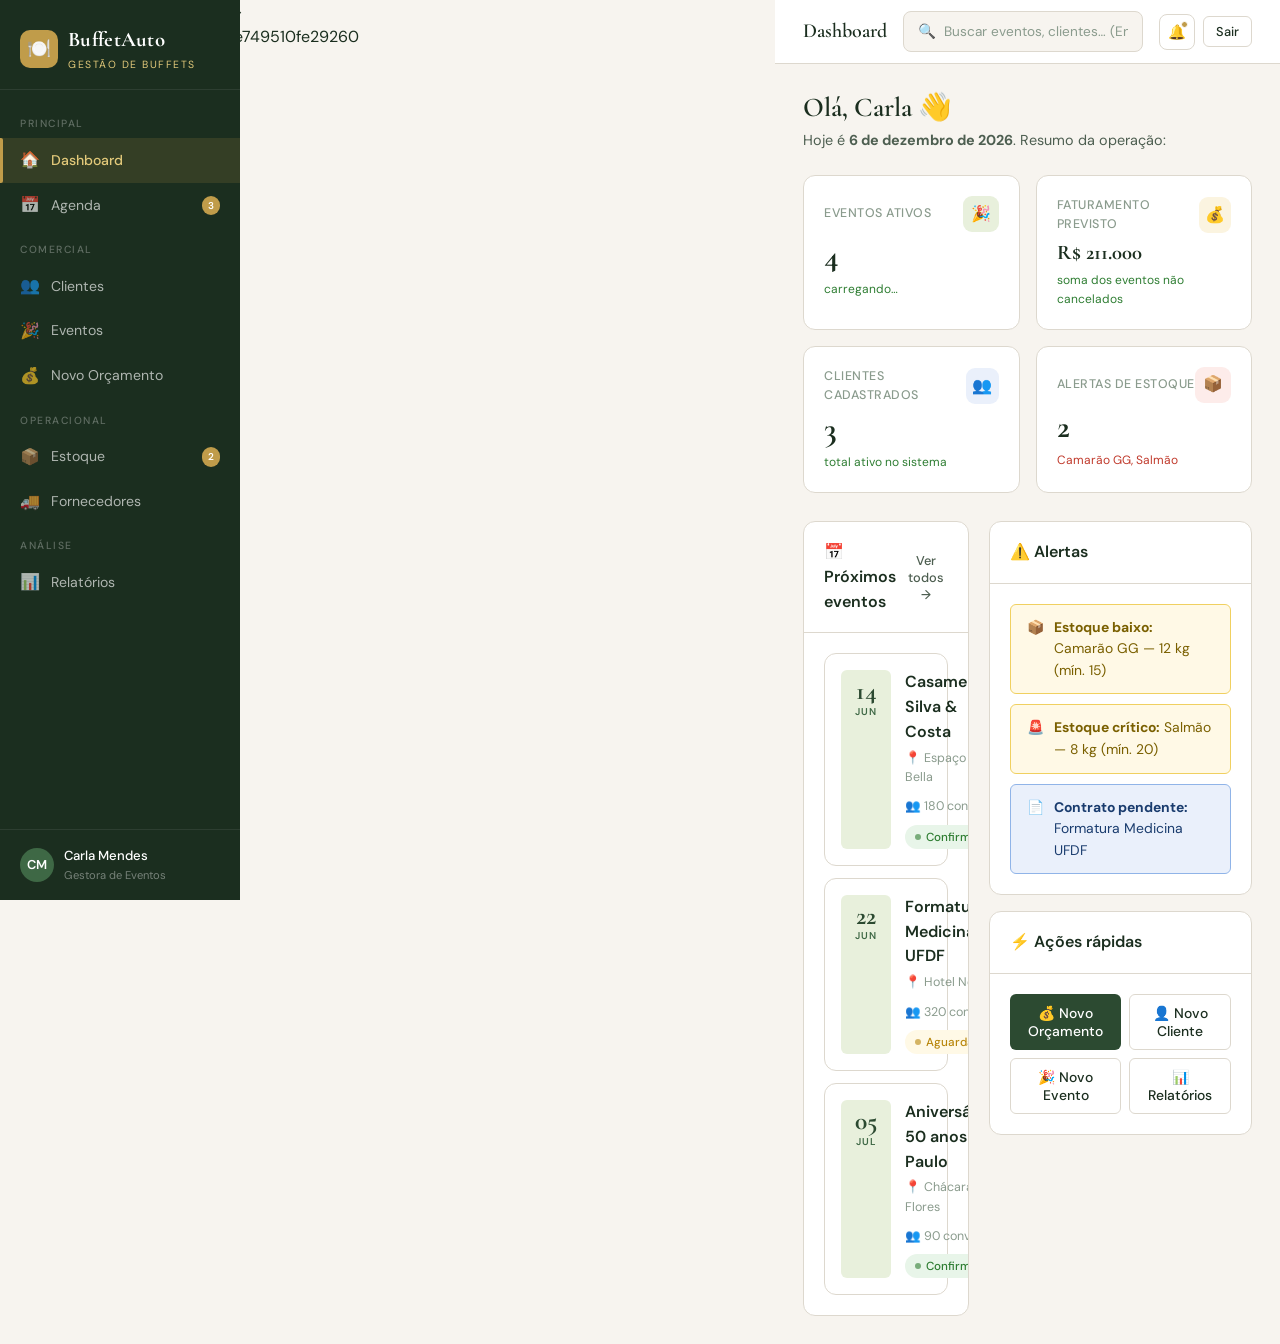
==== commit 3f6c609c: "Resolve merge conflicts" ====
--- a/index.html
+++ b/index.html
@@ -9,9 +9,9 @@
 <body>
 <div class="app-shell">
 
-  <!-- Overlay mobile -->
   <div class="sidebar-overlay"></div>
 
+<<<<<<< HEAD
   <!-- ═══ MODAL GLOBAL ══════════════════════════════════════ -->
   <div id="app-modal">
     <div class="modal-box">
@@ -25,6 +25,8 @@
   </div>
 
   <!-- ═══ SIDEBAR ═══════════════════════════════════════════ -->
+=======
+>>>>>>> 606f0c84f7a14a5035e4f8b2dce749510fe29260
   <aside class="sidebar">
     <div class="sidebar-brand">
       <div class="sidebar-logo">
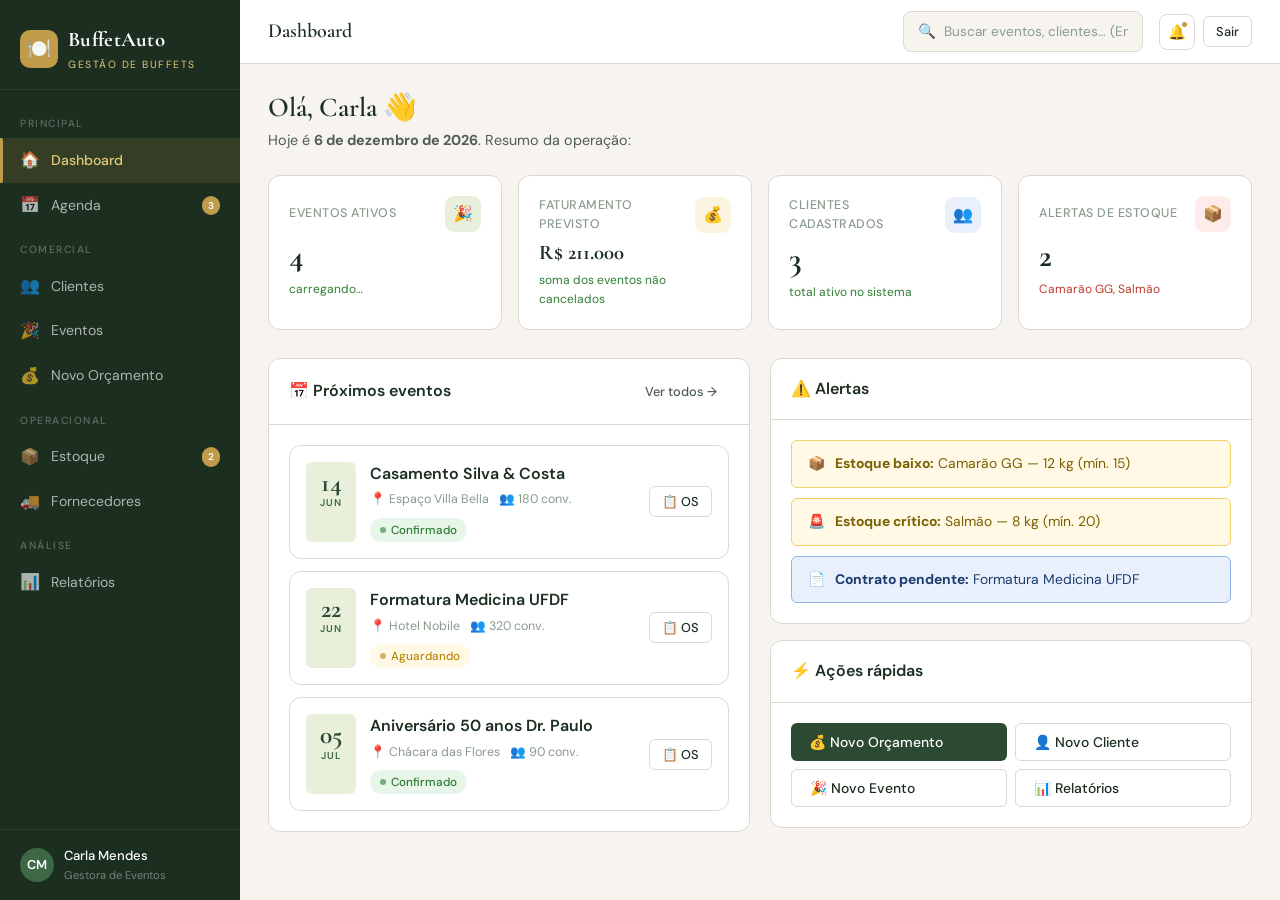
==== commit c5cd5648: "Consertando bugs" ====
--- a/index.html
+++ b/index.html
@@ -11,8 +11,6 @@
 
   <div class="sidebar-overlay"></div>
 
-<<<<<<< HEAD
-  <!-- ═══ MODAL GLOBAL ══════════════════════════════════════ -->
   <div id="app-modal">
     <div class="modal-box">
       <div class="modal-header">
@@ -24,9 +22,8 @@
     </div>
   </div>
 
-  <!-- ═══ SIDEBAR ═══════════════════════════════════════════ -->
-=======
->>>>>>> 606f0c84f7a14a5035e4f8b2dce749510fe29260
+
+
   <aside class="sidebar">
     <div class="sidebar-brand">
       <div class="sidebar-logo">
